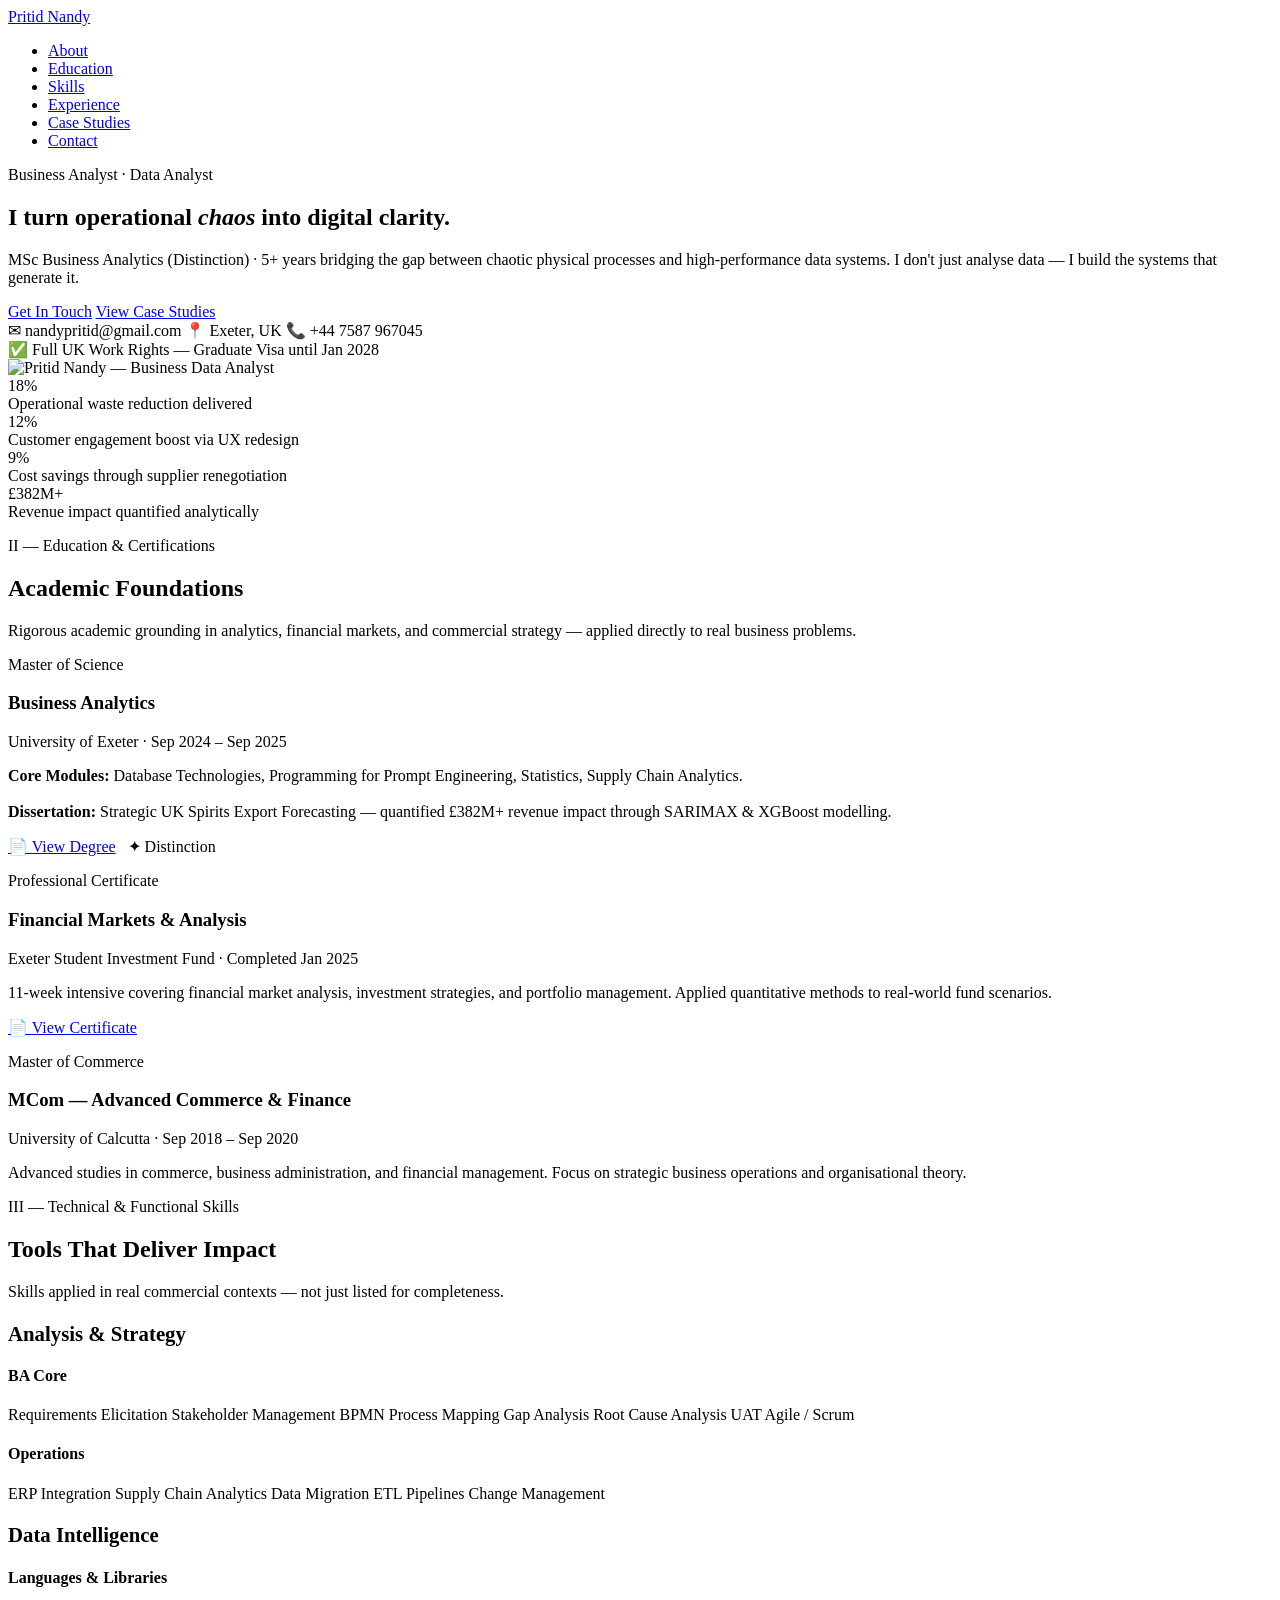
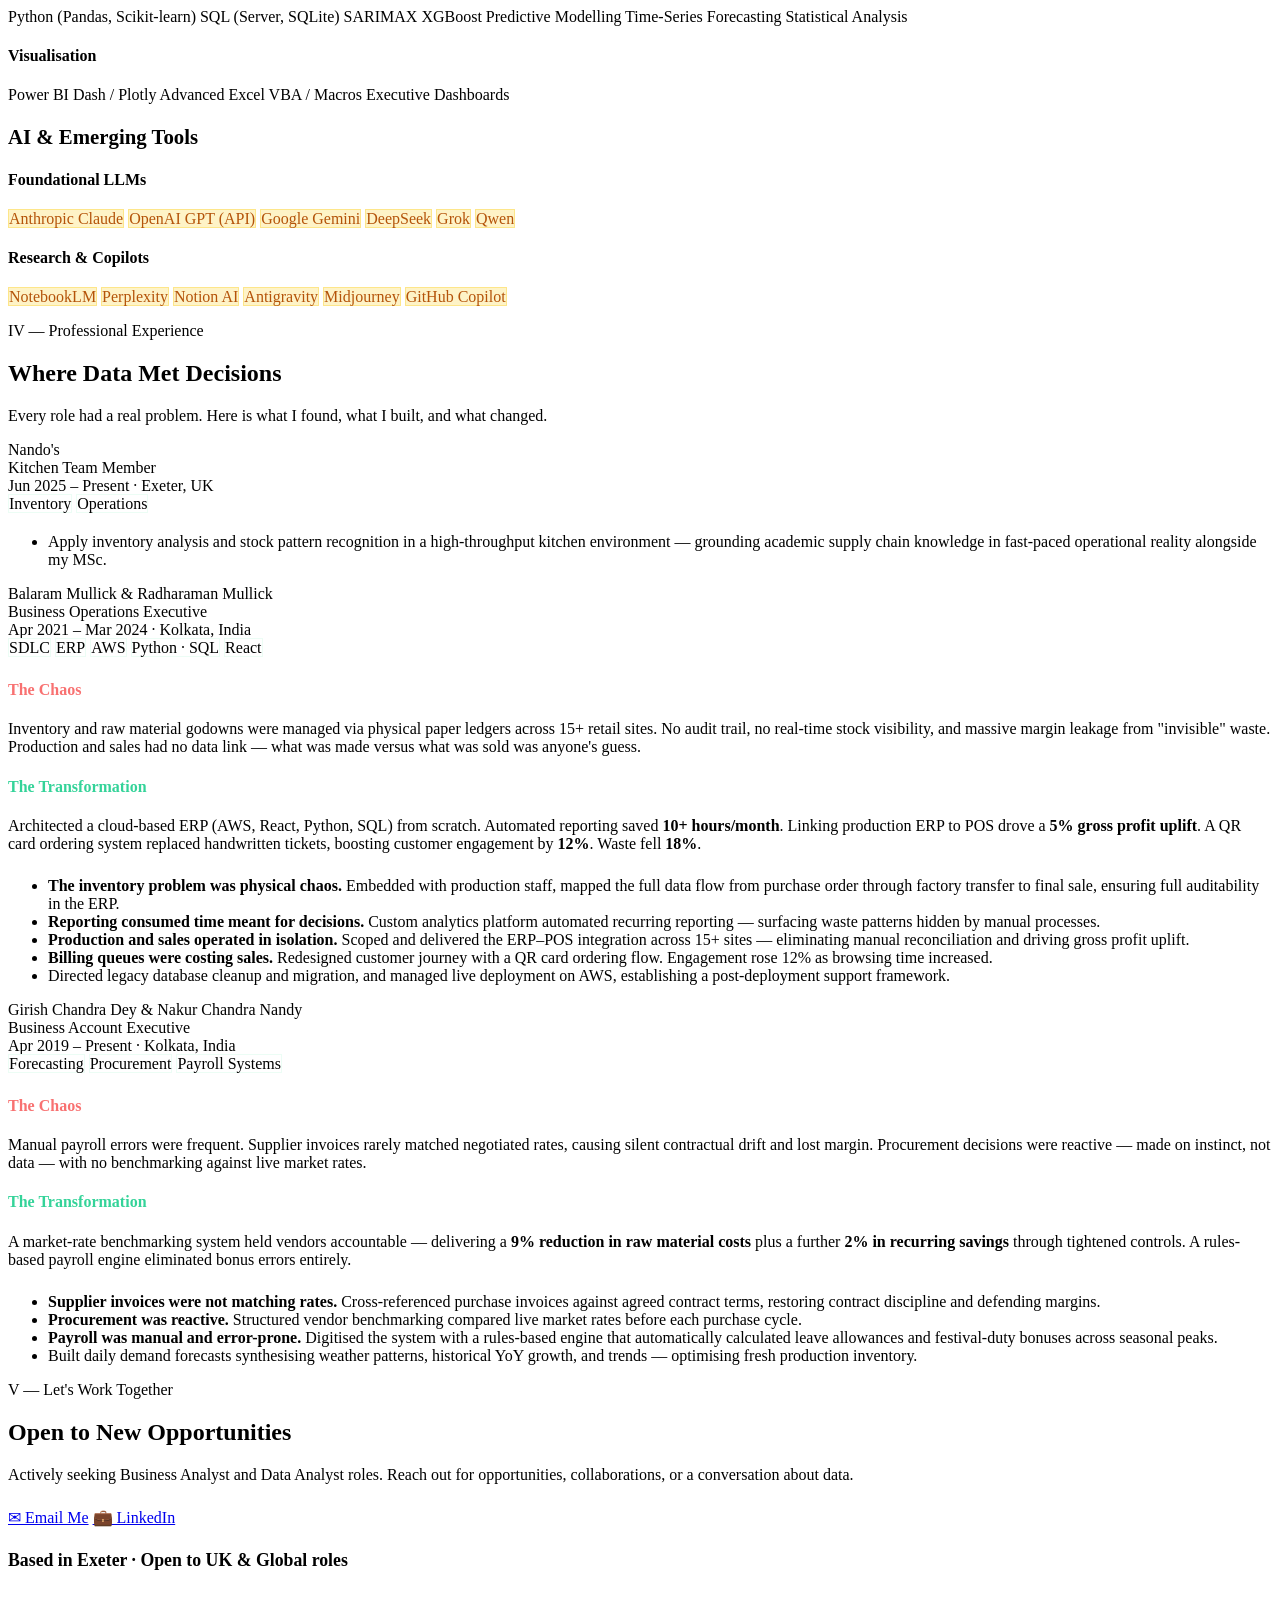
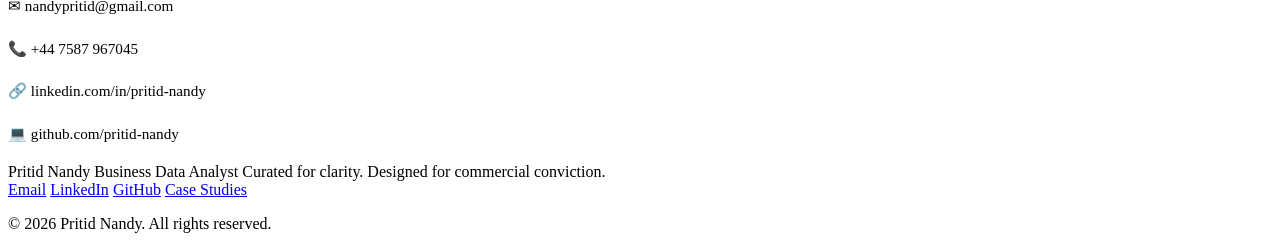
==== index.html @ c63ff6db "Add files via upload" ====
<!DOCTYPE html>
<html lang="en">
<head>
  <meta charset="UTF-8">
  <meta name="viewport" content="width=device-width, initial-scale=1.0">
  <title>Pritid Nandy — Business & Data Analyst</title>
  <meta name="description" content="Business Data Analyst with MSc in Business Analytics (Distinction). Specialising in decision intelligence, data visualisation, and process transformation.">
  <link rel="preconnect" href="https://fonts.googleapis.com">
  <link href="https://fonts.googleapis.com/css2?family=Inter:wght@300;400;500;600;700&display=swap" rel="stylesheet">
  <link rel="stylesheet" href="css/style.css">
</head>
<body>

  <!-- ── NAV ── -->
  <nav class="nav">
    <div class="container nav-inner">
      <a href="index.html" class="nav-logo">Pritid Nandy</a>
      <ul class="nav-links">
        <li><a href="#about"       class="nav-link active">About</a></li>
        <li><a href="#credentials" class="nav-link">Education</a></li>
        <li><a href="#skills"      class="nav-link">Skills</a></li>
        <li><a href="#experience"  class="nav-link">Experience</a></li>
        <li><a href="case-studies.html" class="nav-link">Case Studies</a></li>
        <li><a href="#contact"     class="nav-link">Contact</a></li>
      </ul>
    </div>
  </nav>

  <!-- ── HERO ── -->
  <section class="hero" id="about">
    <div class="container">
      <div class="hero-grid">

        <div>
          <p class="hero-eyebrow">Business Analyst · Data Analyst</p>
          <h1 class="hero-title">I turn operational <em>chaos</em> into digital clarity.</h1>
          <p class="hero-subtitle">
            MSc Business Analytics (Distinction) · 5+ years bridging the gap between chaotic physical processes and high-performance data systems. I don't just analyse data — I build the systems that generate it.
          </p>
          <div class="hero-actions">
            <a href="#contact"          class="btn btn-primary">Get In Touch</a>
            <a href="case-studies.html" class="btn btn-secondary">View Case Studies</a>
          </div>
          <div class="hero-meta">
            <span>✉ nandypritid@gmail.com</span>
            <span>📍 Exeter, UK</span>
            <span>📞 +44 7587 967045</span>
          </div>
          <span class="badge" style="border-radius: 100px;">✅ Full UK Work Rights — Graduate Visa until Jan 2028</span>
        </div>

        <div class="hero-photo">
          <img src="edited-photo.png" alt="Pritid Nandy — Business Data Analyst">
        </div>

      </div>

      <div class="stats-grid">
        <div class="stat-card">
          <div class="stat-value">18%</div>
          <div class="stat-label">Operational waste reduction delivered</div>
        </div>
        <div class="stat-card">
          <div class="stat-value">12%</div>
          <div class="stat-label">Customer engagement boost via UX redesign</div>
        </div>
        <div class="stat-card">
          <div class="stat-value">9%</div>
          <div class="stat-label">Cost savings through supplier renegotiation</div>
        </div>
        <div class="stat-card">
          <div class="stat-value">£382M+</div>
          <div class="stat-label">Revenue impact quantified analytically</div>
        </div>
      </div>
    </div>
  </section>

  <!-- ── CREDENTIALS ── -->
  <section class="section" id="credentials">
    <div class="container">
      <p class="section-label"><span>II — Education &amp; Certifications</span></p>
      <h2 class="section-title">Academic Foundations</h2>
      <p class="section-lead">Rigorous academic grounding in analytics, financial markets, and commercial strategy — applied directly to real business problems.</p>

      <div class="card-grid card-grid-2">
        <div class="card">
          <p class="card-tag">Master of Science</p>
          <h3 class="card-title">Business Analytics</h3>
          <p class="card-date">University of Exeter · Sep 2024 – Sep 2025</p>
          <p class="card-text">
            <strong>Core Modules:</strong> Database Technologies, Programming for Prompt Engineering, Statistics, Supply Chain Analytics.<br><br>
            <strong>Dissertation:</strong> Strategic UK Spirits Export Forecasting — quantified £382M+ revenue impact through SARIMAX &amp; XGBoost modelling.
          </p>
          <div style="display:flex; align-items:center; gap:12px; flex-wrap:wrap; margin-top:16px;">
            <a href="degree.pdf" target="_blank" class="view-doc-btn">📄 View Degree</a>
            <span class="distinction-badge">✦ Distinction</span>
          </div>
        </div>

        <div class="card">
          <p class="card-tag">Professional Certificate</p>
          <h3 class="card-title">Financial Markets &amp; Analysis</h3>
          <p class="card-date">Exeter Student Investment Fund · Completed Jan 2025</p>
          <p class="card-text">11-week intensive covering financial market analysis, investment strategies, and portfolio management. Applied quantitative methods to real-world fund scenarios.</p>
          <div style="margin-top:16px;"><a href="ExSIF FM&A Certificates.pdf" target="_blank" class="view-doc-btn">📄 View Certificate</a></div>
        </div>

        <div class="card">
          <p class="card-tag">Master of Commerce</p>
          <h3 class="card-title">MCom — Advanced Commerce &amp; Finance</h3>
          <p class="card-date">University of Calcutta · Sep 2018 – Sep 2020</p>
          <p class="card-text">Advanced studies in commerce, business administration, and financial management. Focus on strategic business operations and organisational theory.</p>
        </div>
      </div>
    </div>
  </section>

  <!-- ── SKILLS ── -->
  <section class="section" id="skills">
    <div class="container">
      <p class="section-label"><span>III — Technical &amp; Functional Skills</span></p>
      <h2 class="section-title">Tools That Deliver Impact</h2>
      <p class="section-lead">Skills applied in real commercial contexts — not just listed for completeness.</p>

      <div class="card-grid card-grid-2">
        
        <div class="card">
          <h3 class="card-title" style="margin-bottom: 20px; font-size: 1.3rem;">Analysis &amp; Strategy</h3>
          <div class="skill-category">
            <h4 class="skill-title">BA Core</h4>
            <div class="tag-list">
              <span class="tag">Requirements Elicitation</span>
              <span class="tag">Stakeholder Management</span>
              <span class="tag">BPMN Process Mapping</span>
              <span class="tag">Gap Analysis</span>
              <span class="tag">Root Cause Analysis</span>
              <span class="tag">UAT</span>
              <span class="tag">Agile / Scrum</span>
            </div>
          </div>
          <div class="skill-category" style="margin-bottom: 0;">
            <h4 class="skill-title">Operations</h4>
            <div class="tag-list">
              <span class="tag">ERP Integration</span>
              <span class="tag">Supply Chain Analytics</span>
              <span class="tag">Data Migration</span>
              <span class="tag">ETL Pipelines</span>
              <span class="tag">Change Management</span>
            </div>
          </div>
        </div>

        <div class="card">
          <h3 class="card-title" style="margin-bottom: 20px; font-size: 1.3rem;">Data Intelligence</h3>
          <div class="skill-category">
            <h4 class="skill-title">Languages &amp; Libraries</h4>
            <div class="tag-list">
              <span class="tag">Python (Pandas, Scikit-learn)</span>
              <span class="tag">SQL (Server, SQLite)</span>
              <span class="tag">SARIMAX</span>
              <span class="tag">XGBoost</span>
              <span class="tag">Predictive Modelling</span>
              <span class="tag">Time-Series Forecasting</span>
              <span class="tag">Statistical Analysis</span>
            </div>
          </div>
          <div class="skill-category" style="margin-bottom: 0;">
            <h4 class="skill-title">Visualisation</h4>
            <div class="tag-list">
              <span class="tag">Power BI</span>
              <span class="tag">Dash / Plotly</span>
              <span class="tag">Advanced Excel</span>
              <span class="tag">VBA / Macros</span>
              <span class="tag">Executive Dashboards</span>
            </div>
          </div>
        </div>

        <div class="card">
          <h3 class="card-title" style="margin-bottom: 20px; font-size: 1.3rem;">AI &amp; Emerging Tools</h3>
          <div class="skill-category">
            <h4 class="skill-title">Foundational LLMs</h4>
            <div class="tag-list">
              <span class="tag" style="background:#FEF3C7; color:#B45309; border:1px solid #FDE68A;">Anthropic Claude</span>
              <span class="tag" style="background:#FEF3C7; color:#B45309; border:1px solid #FDE68A;">OpenAI GPT (API)</span>
              <span class="tag" style="background:#FEF3C7; color:#B45309; border:1px solid #FDE68A;">Google Gemini</span>
              <span class="tag" style="background:#FEF3C7; color:#B45309; border:1px solid #FDE68A;">DeepSeek</span>
              <span class="tag" style="background:#FEF3C7; color:#B45309; border:1px solid #FDE68A;">Grok</span>
              <span class="tag" style="background:#FEF3C7; color:#B45309; border:1px solid #FDE68A;">Qwen</span>
            </div>
          </div>
          <div class="skill-category" style="margin-bottom: 0;">
            <h4 class="skill-title">Research &amp; Copilots</h4>
            <div class="tag-list">
              <span class="tag" style="background:#FEF3C7; color:#B45309; border:1px solid #FDE68A;">NotebookLM</span>
              <span class="tag" style="background:#FEF3C7; color:#B45309; border:1px solid #FDE68A;">Perplexity</span>
              <span class="tag" style="background:#FEF3C7; color:#B45309; border:1px solid #FDE68A;">Notion AI</span>
              <span class="tag" style="background:#FEF3C7; color:#B45309; border:1px solid #FDE68A;">Antigravity</span>
              <span class="tag" style="background:#FEF3C7; color:#B45309; border:1px solid #FDE68A;">Midjourney</span>
              <span class="tag" style="background:#FEF3C7; color:#B45309; border:1px solid #FDE68A;">GitHub Copilot</span>
            </div>
          </div>
        </div>

      </div>
    </div>
  </section>

  <!-- ── EXPERIENCE ── -->
  <section class="section" id="experience">
    <div class="container">
      <p class="section-label"><span>IV — Professional Experience</span></p>
      <h2 class="section-title">Where Data Met Decisions</h2>
      <p class="section-lead">Every role had a real problem. Here is what I found, what I built, and what changed.</p>

      <div class="card-grid">

        <!-- Nando's -->
        <div class="card">
          <div class="timeline-company">Nando's</div>
          <div class="timeline-role">Kitchen Team Member</div>
          <div class="timeline-period">Jun 2025 – Present · Exeter, UK</div>
          <div class="tag-list" style="margin-bottom: 20px; margin-top: 0;">
            <span class="badge detail-block" style="margin-top:0; border: 1px solid #ECFDF5;">Inventory</span>
            <span class="badge detail-block" style="margin-top:0; border: 1px solid #ECFDF5;">Operations</span>
          </div>
          <ul class="timeline-list">
            <li>Apply inventory analysis and stock pattern recognition in a high-throughput kitchen environment — grounding academic supply chain knowledge in fast-paced operational reality alongside my MSc.</li>
          </ul>
        </div>

        <!-- BMRM -->
        <div class="card">
          <div class="timeline-company">Balaram Mullick &amp; Radharaman Mullick</div>
          <div class="timeline-role">Business Operations Executive</div>
          <div class="timeline-period">Apr 2021 – Mar 2024 · Kolkata, India</div>
          <div class="tag-list" style="margin-bottom: 24px; margin-top: 0;">
            <span class="badge" style="margin-top:0; border: 1px solid #ECFDF5;">SDLC</span>
            <span class="badge" style="margin-top:0; border: 1px solid #ECFDF5;">ERP</span>
            <span class="badge" style="margin-top:0; border: 1px solid #ECFDF5;">AWS</span>
            <span class="badge" style="margin-top:0; border: 1px solid #ECFDF5;">Python · SQL</span>
            <span class="badge" style="margin-top:0; border: 1px solid #ECFDF5;">React</span>
          </div>
          
          <div class="detail-grid" style="margin-bottom: 24px;">
            <div class="detail-block">
              <h4 style="color:#F87171;">The Chaos</h4>
              <p>Inventory and raw material godowns were managed via physical paper ledgers across 15+ retail sites. No audit trail, no real-time stock visibility, and massive margin leakage from "invisible" waste. Production and sales had no data link — what was made versus what was sold was anyone's guess.</p>
            </div>
            <div class="detail-block">
              <h4 style="color:#34D399;">The Transformation</h4>
              <p>Architected a cloud-based ERP (AWS, React, Python, SQL) from scratch. Automated reporting saved <strong>10+ hours/month</strong>. Linking production ERP to POS drove a <strong>5% gross profit uplift</strong>. A QR card ordering system replaced handwritten tickets, boosting customer engagement by <strong>12%</strong>. Waste fell <strong>18%</strong>.</p>
            </div>
          </div>

          <ul class="timeline-list">
            <li><strong>The inventory problem was physical chaos.</strong> Embedded with production staff, mapped the full data flow from purchase order through factory transfer to final sale, ensuring full auditability in the ERP.</li>
            <li><strong>Reporting consumed time meant for decisions.</strong> Custom analytics platform automated recurring reporting — surfacing waste patterns hidden by manual processes.</li>
            <li><strong>Production and sales operated in isolation.</strong> Scoped and delivered the ERP–POS integration across 15+ sites — eliminating manual reconciliation and driving gross profit uplift.</li>
            <li><strong>Billing queues were costing sales.</strong> Redesigned customer journey with a QR card ordering flow. Engagement rose 12% as browsing time increased.</li>
            <li>Directed legacy database cleanup and migration, and managed live deployment on AWS, establishing a post-deployment support framework.</li>
          </ul>
        </div>

        <!-- GCD&NCN -->
        <div class="card">
          <div class="timeline-company">Girish Chandra Dey &amp; Nakur Chandra Nandy</div>
          <div class="timeline-role">Business Account Executive</div>
          <div class="timeline-period">Apr 2019 – Present · Kolkata, India</div>
          <div class="tag-list" style="margin-bottom: 24px; margin-top: 0;">
            <span class="badge" style="margin-top:0; border: 1px solid #ECFDF5;">Forecasting</span>
            <span class="badge" style="margin-top:0; border: 1px solid #ECFDF5;">Procurement</span>
            <span class="badge" style="margin-top:0; border: 1px solid #ECFDF5;">Payroll Systems</span>
          </div>
          
          <div class="detail-grid" style="margin-bottom: 24px;">
            <div class="detail-block">
              <h4 style="color:#F87171;">The Chaos</h4>
              <p>Manual payroll errors were frequent. Supplier invoices rarely matched negotiated rates, causing silent contractual drift and lost margin. Procurement decisions were reactive — made on instinct, not data — with no benchmarking against live market rates.</p>
            </div>
            <div class="detail-block">
              <h4 style="color:#34D399;">The Transformation</h4>
              <p>A market-rate benchmarking system held vendors accountable — delivering a <strong>9% reduction in raw material costs</strong> plus a further <strong>2% in recurring savings</strong> through tightened controls. A rules-based payroll engine eliminated bonus errors entirely.</p>
            </div>
          </div>

          <ul class="timeline-list">
            <li><strong>Supplier invoices were not matching rates.</strong> Cross-referenced purchase invoices against agreed contract terms, restoring contract discipline and defending margins.</li>
            <li><strong>Procurement was reactive.</strong> Structured vendor benchmarking compared live market rates before each purchase cycle.</li>
            <li><strong>Payroll was manual and error-prone.</strong> Digitised the system with a rules-based engine that automatically calculated leave allowances and festival-duty bonuses across seasonal peaks.</li>
            <li>Built daily demand forecasts synthesising weather patterns, historical YoY growth, and trends — optimising fresh production inventory.</li>
          </ul>
        </div>

      </div>
    </div>
  </section>

  <!-- ── CONTACT ── -->
  <section class="section contact-section" id="contact">
    <div class="container">
      <div class="detail-grid" style="align-items: center;">
        <div>
          <p class="section-label"><span>V — Let's Work Together</span></p>
          <h2 class="section-title">Open to New Opportunities</h2>
          <p class="section-lead" style="margin-bottom: 24px;">Actively seeking Business Analyst and Data Analyst roles. Reach out for opportunities, collaborations, or a conversation about data.</p>
          <div class="hero-actions" style="margin-bottom:0;">
            <a href="mailto:nandypritid@gmail.com" class="btn btn-primary">✉ Email Me</a>
            <a href="https://linkedin.com/in/pritid-nandy" target="_blank" class="btn btn-secondary">💼 LinkedIn</a>
          </div>
        </div>
        <div class="card" style="font-size:0.95rem; line-height: 1.8;">
          <h3 class="card-title" style="margin-bottom: 16px;">Based in Exeter · Open to UK &amp; Global roles</h3>
          <p>✉ nandypritid@gmail.com</p>
          <p>📞 +44 7587 967045</p>
          <p>🔗 <a href="https://linkedin.com/in/pritid-nandy" target="_blank" style="text-decoration:none; color:var(--highlight);">linkedin.com/in/pritid-nandy</a></p>
          <p>💻 <a href="https://github.com/pritid-nandy" target="_blank" style="text-decoration:none; color:var(--highlight);">github.com/pritid-nandy</a></p>
        </div>
      </div>
    </div>
  </section>

  <!-- ── FOOTER ── -->
  <footer class="footer">
    <div class="container">
      <span class="footer-name">Pritid Nandy</span>
      <span class="footer-role">Business Data Analyst</span>
      <span class="footer-tagline">Curated for clarity. Designed for commercial conviction.</span>
      <div class="footer-links">
        <a href="mailto:nandypritid@gmail.com">Email</a>
        <a href="https://linkedin.com/in/pritid-nandy" target="_blank">LinkedIn</a>
        <a href="https://github.com/pritid-nandy" target="_blank">GitHub</a>
        <a href="case-studies.html">Case Studies</a>
      </div>
      <p class="footer-copy">© 2026 Pritid Nandy. All rights reserved.</p>
    </div>
  </footer>

  <script src="js/main.js"></script>
</body>
</html>
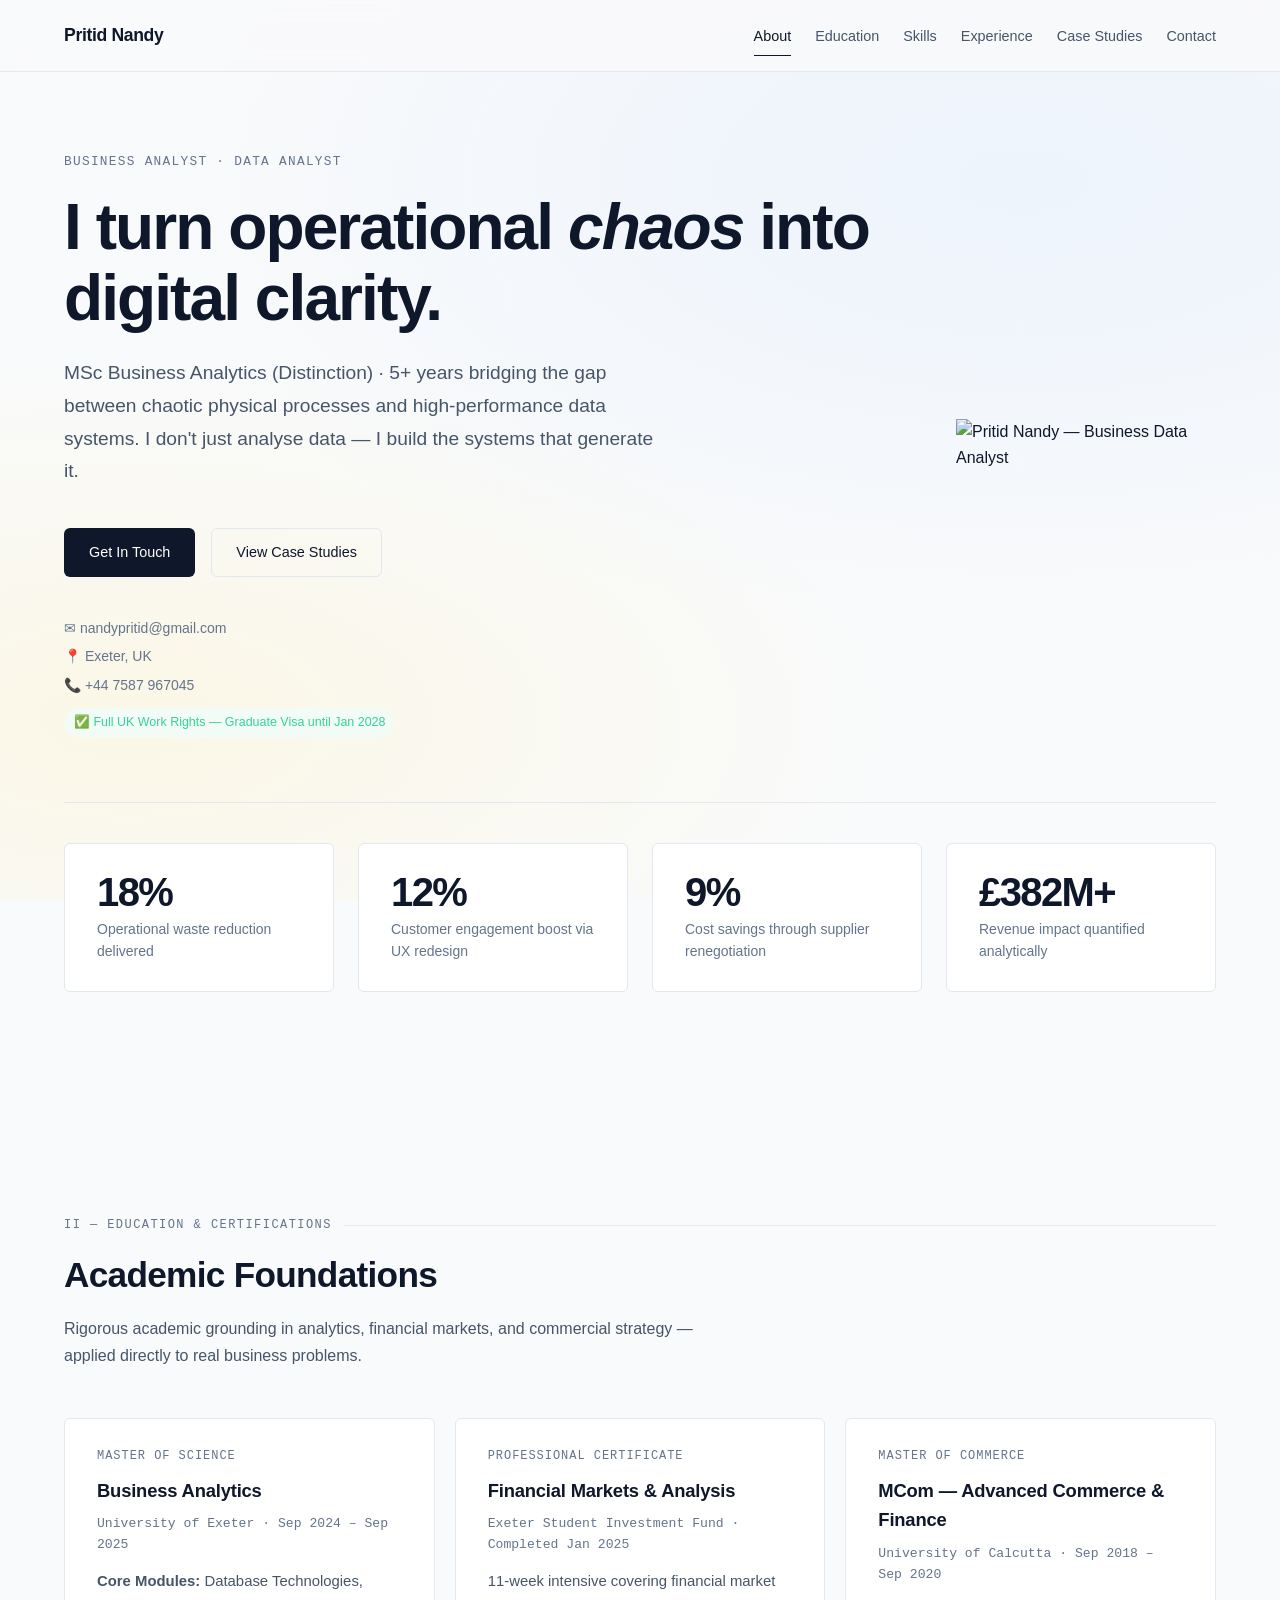
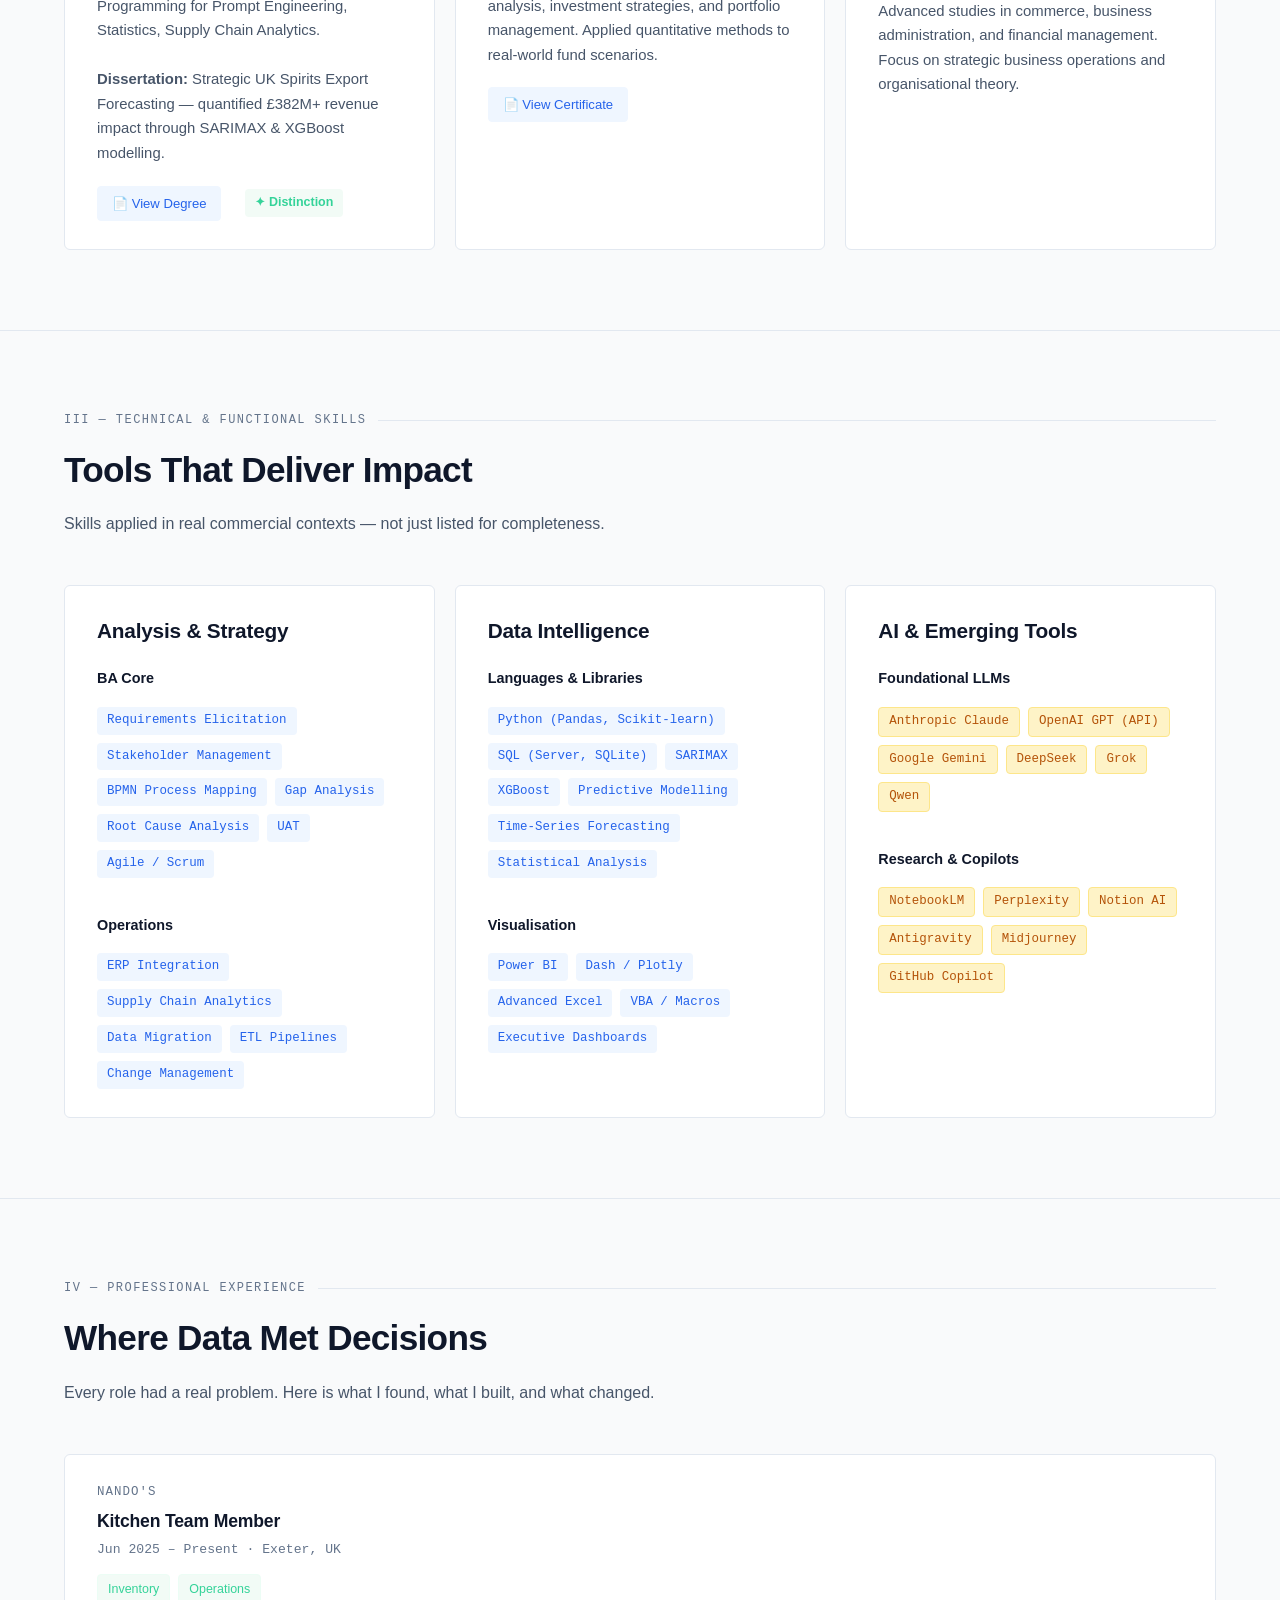
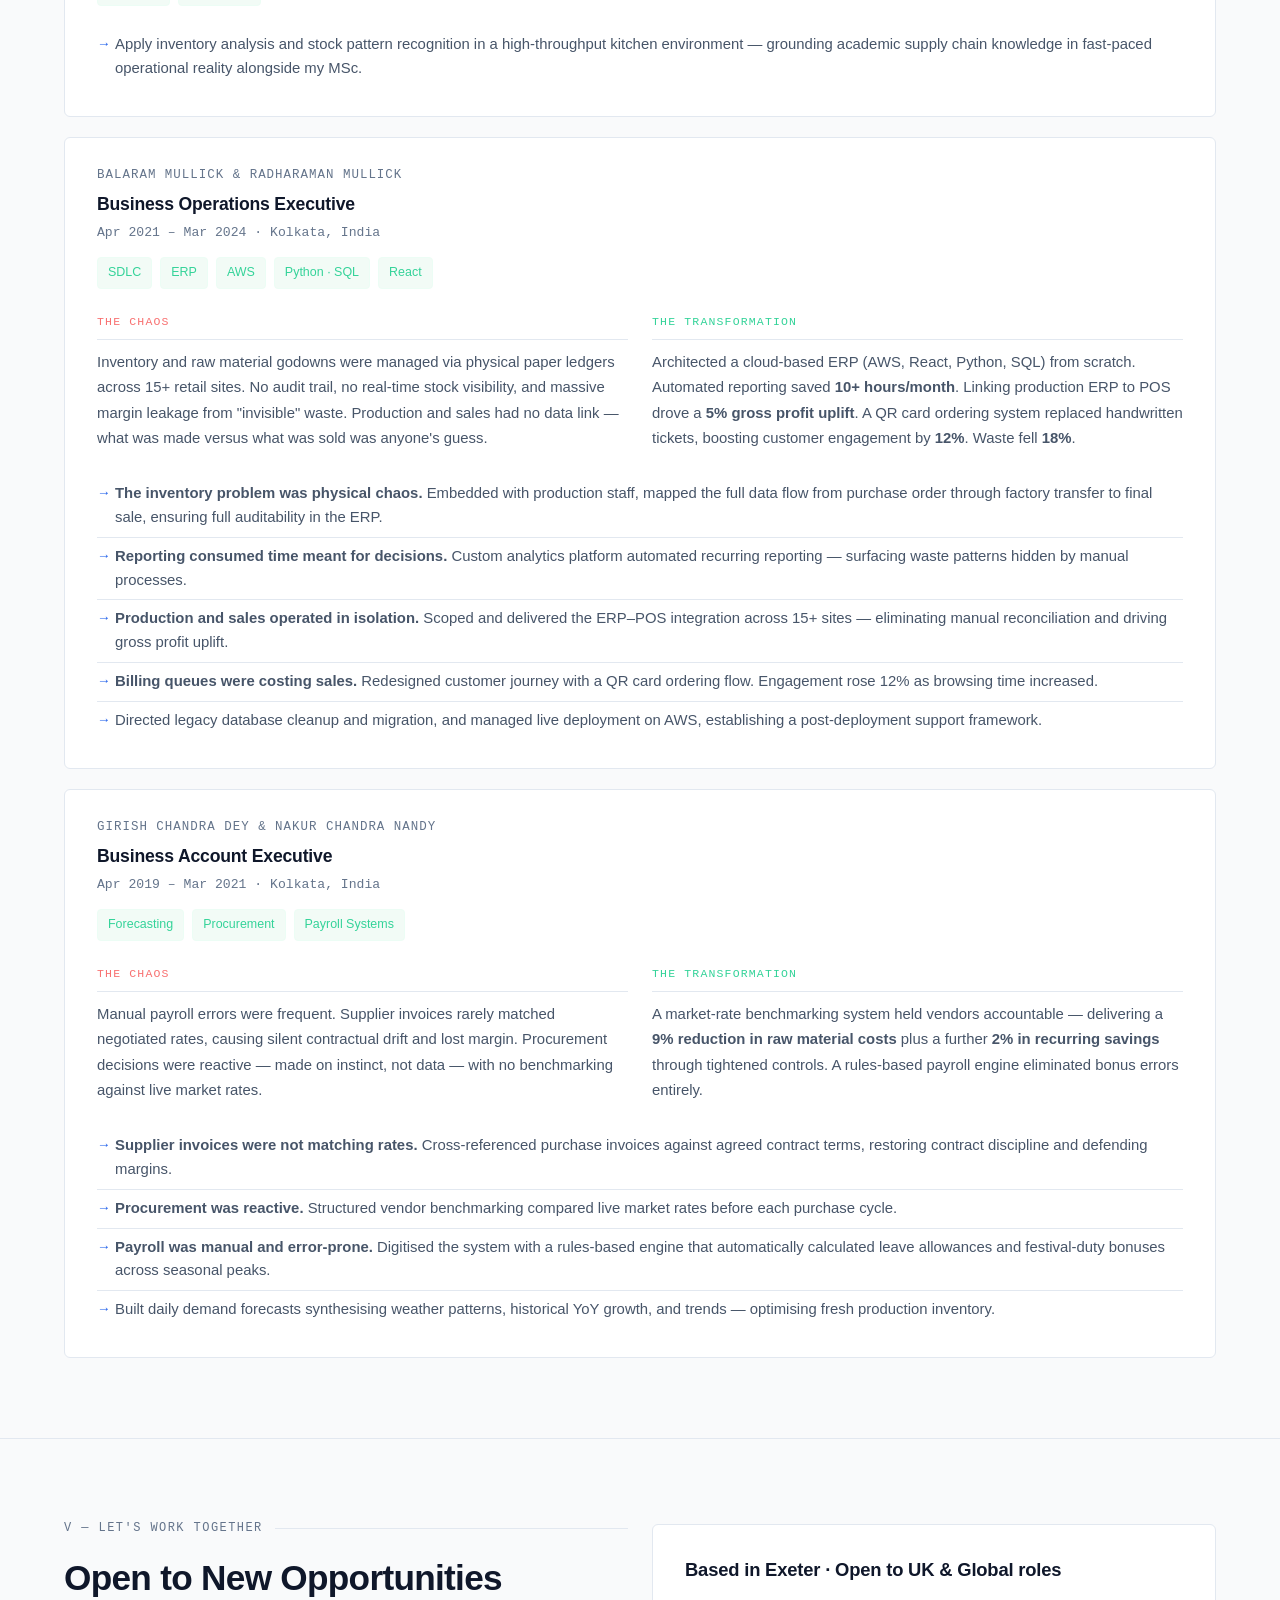
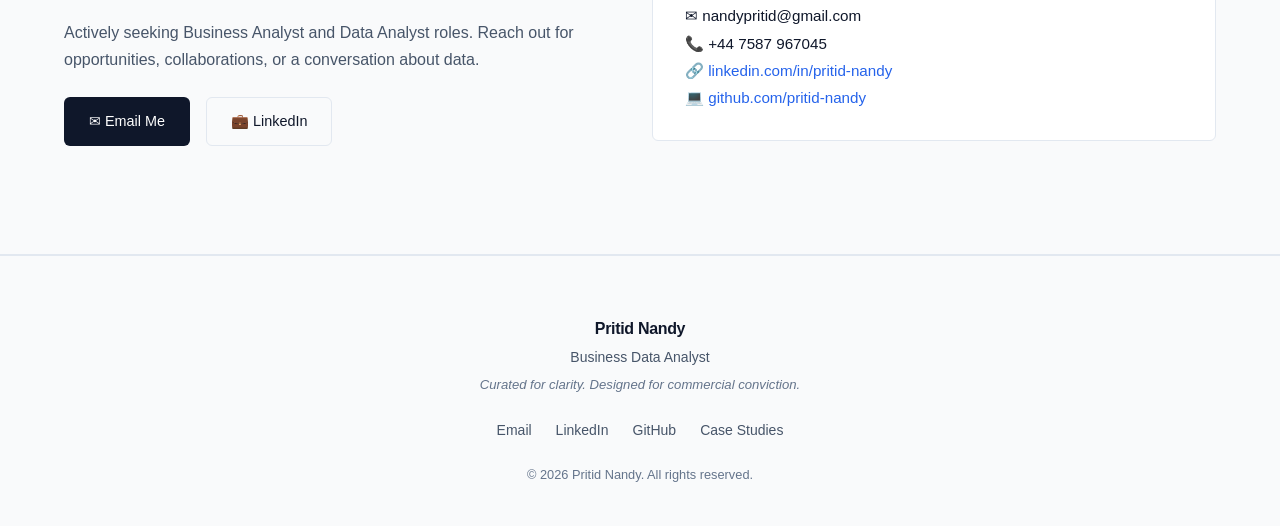
==== commit 57802bb5: "Update index.html" ====
--- a/index.html
+++ b/index.html
@@ -267,7 +267,7 @@
         <div class="card">
           <div class="timeline-company">Girish Chandra Dey &amp; Nakur Chandra Nandy</div>
           <div class="timeline-role">Business Account Executive</div>
-          <div class="timeline-period">Apr 2019 – Present · Kolkata, India</div>
+          <div class="timeline-period">Apr 2019 – Mar 2021 · Kolkata, India</div>
           <div class="tag-list" style="margin-bottom: 24px; margin-top: 0;">
             <span class="badge" style="margin-top:0; border: 1px solid #ECFDF5;">Forecasting</span>
             <span class="badge" style="margin-top:0; border: 1px solid #ECFDF5;">Procurement</span>
--- a/css/style.css
+++ b/css/style.css
@@ -0,0 +1,742 @@
+/* =========================================
+   DESIGN SYSTEM: Tufte Clarity + Norman UX
+   - High data-ink ratio UI
+   - Consistent affordances & visibility
+   - Generous whitespace & typographic hierarchy
+   ========================================= */
+:root {
+  /* Palette */
+  --bg: #F9FAFB;
+  --surface: #FFFFFF;
+  --text-primary: #0F172A;
+  --text-secondary: #475569;
+  --text-muted: #64748B;
+  --border: #E2E8F0;
+  --accent: #0F172A;
+  --accent-hover: #1E293B;
+  --highlight: #2563EB;
+  --highlight-light: #EFF6FF;
+
+  /* Typography */
+  --font-main: 'Inter', -apple-system, BlinkMacSystemFont, 'Segoe UI', Roboto, sans-serif;
+  --font-mono: 'JetBrains Mono', ui-monospace, SFMono-Regular, monospace;
+
+  /* Spacing & Layout */
+  --space-unit: 8px;
+  --max-width: 1200px;
+  --nav-height: 72px;
+  --radius: 6px;
+
+  /* Transitions */
+  --ease-out-expo: cubic-bezier(0.16, 1, 0.3, 1);
+  --duration: 0.6s;
+}
+
+*, *::before, *::after { box-sizing: border-box; margin: 0; padding: 0; }
+
+html, body {
+  background:
+    radial-gradient(ellipse 70% 50% at 80% 20%, rgba(219, 234, 254, 0.4), transparent),
+    radial-gradient(ellipse 60% 40% at 10% 80%, rgba(254, 243, 199, 0.4), transparent),
+    var(--bg);
+  background-attachment: fixed;
+  min-height: 100vh;
+  color: var(--text-primary);
+  font-family: var(--font-main);
+  line-height: 1.6;
+  -webkit-font-smoothing: antialiased;
+  -moz-osx-font-smoothing: grayscale;
+  overflow-x: hidden;
+}
+
+/* ── Layout ── */
+.container {
+  width: 100%;
+  max-width: var(--max-width);
+  margin: 0 auto;
+  padding: 0 calc(var(--space-unit) * 3);
+}
+
+/* ── Navigation (Norman: Visibility + Consistent Mapping) ── */
+.nav {
+  position: fixed;
+  top: 0; left: 0; right: 0;
+  height: var(--nav-height);
+  background: rgba(249, 250, 251, 0.85);
+  backdrop-filter: blur(12px);
+  -webkit-backdrop-filter: blur(12px);
+  border-bottom: 1px solid var(--border);
+  z-index: 100;
+}
+.nav-inner {
+  display: flex;
+  align-items: center;
+  justify-content: space-between;
+  height: 100%;
+}
+.nav-logo {
+  font-weight: 600;
+  font-size: 1.1rem;
+  color: var(--text-primary);
+  text-decoration: none;
+  letter-spacing: -0.02em;
+}
+.nav-links { display: flex; gap: calc(var(--space-unit) * 3); list-style: none; }
+.nav-link {
+  text-decoration: none;
+  color: var(--text-secondary);
+  font-size: 0.9rem;
+  font-weight: 500;
+  padding: calc(var(--space-unit) * 1) 0;
+  position: relative;
+  transition: color var(--duration) var(--ease-out-expo);
+}
+.nav-link::after {
+  content: '';
+  position: absolute;
+  bottom: -4px; left: 0;
+  width: 0; height: 1px;
+  background: var(--accent);
+  transition: width var(--duration) var(--ease-out-expo);
+}
+.nav-link:hover,
+.nav-link.active { color: var(--text-primary); }
+.nav-link.active::after,
+.nav-link:hover::after { width: 100%; }
+
+/* ── Hero ── */
+.hero {
+  padding-top: calc(var(--nav-height) + 80px);
+  padding-bottom: 80px;
+  min-height: 90vh;
+  display: flex;
+  flex-direction: column;
+  justify-content: center;
+}
+.hero-eyebrow {
+  font-size: 0.8rem;
+  font-weight: 500;
+  letter-spacing: 0.1em;
+  text-transform: uppercase;
+  color: var(--text-muted);
+  margin-bottom: 20px;
+  font-family: var(--font-mono);
+}
+.hero-title {
+  font-size: clamp(2.5rem, 5vw, 4.5rem);
+  font-weight: 700;
+  line-height: 1.1;
+  letter-spacing: -0.03em;
+  margin-bottom: 24px;
+}
+.hero-subtitle {
+  font-size: clamp(1rem, 2vw, 1.2rem);
+  color: var(--text-secondary);
+  max-width: 600px;
+  margin-bottom: 40px;
+  line-height: 1.7;
+}
+.hero-actions { display: flex; gap: 16px; flex-wrap: wrap; margin-bottom: 40px; }
+.hero-meta {
+  font-size: 0.875rem;
+  color: var(--text-muted);
+  display: flex;
+  flex-direction: column;
+  gap: 6px;
+}
+.hero-meta span { display: flex; align-items: center; gap: 8px; }
+.hero-grid {
+  display: grid;
+  grid-template-columns: 1fr 260px;
+  gap: 80px;
+  align-items: center;
+}
+.hero-photo {
+  display: flex;
+  justify-content: center;
+  align-items: center;
+}
+.hero-photo img { 
+  width: 100%; 
+  height: auto; 
+  display: block; 
+  mix-blend-mode: multiply;
+}
+.badge {
+  display: inline-flex;
+  align-items: center;
+  gap: 6px;
+  padding: 5px 10px;
+  background: #F2FBF6;
+  color: #34D399;
+  font-size: 0.78rem;
+  font-weight: 500;
+  border-radius: 4px;
+  margin-top: 12px;
+}
+
+/* ── Buttons (Norman: Clear Affordances & Feedback) ── */
+.btn {
+  display: inline-flex;
+  align-items: center;
+  gap: 8px;
+  padding: 12px 24px;
+  font-weight: 500;
+  font-size: 0.9rem;
+  text-decoration: none;
+  border-radius: var(--radius);
+  transition: all var(--duration) var(--ease-out-expo);
+  cursor: pointer;
+  border: 1px solid transparent;
+  font-family: var(--font-main);
+}
+.btn-primary {
+  background: var(--accent);
+  color: #fff;
+}
+.btn-primary:hover { background: var(--accent-hover); transform: translateY(-2px); }
+.btn-secondary {
+  background: transparent;
+  color: var(--text-primary);
+  border-color: var(--border);
+}
+.btn-secondary:hover { border-color: var(--text-primary); transform: translateY(-2px); }
+
+/* ── Stats Grid (Tufte: Maximize Data-Ink) ── */
+.stats-grid {
+  display: grid;
+  grid-template-columns: repeat(auto-fit, minmax(200px, 1fr));
+  gap: 24px;
+  margin: 64px 0;
+  border-top: 1px solid var(--border);
+  padding-top: 40px;
+}
+.stat-card {
+  background: var(--surface);
+  padding: 28px 32px;
+  border: 1px solid var(--border);
+  border-radius: var(--radius);
+}
+.stat-value {
+  font-size: 2.5rem;
+  font-weight: 700;
+  letter-spacing: -0.04em;
+  color: var(--text-primary);
+  line-height: 1;
+  margin-bottom: 6px;
+}
+.stat-label { color: var(--text-muted); font-size: 0.875rem; }
+
+/* ── Sections ── */
+.section { padding: 80px 0; border-bottom: 1px solid var(--border); }
+.section:last-child { border-bottom: none; }
+.section-label {
+  font-size: 0.75rem;
+  font-weight: 500;
+  letter-spacing: 0.12em;
+  text-transform: uppercase;
+  color: var(--text-muted);
+  font-family: var(--font-mono);
+  margin-bottom: 12px;
+  display: flex;
+  align-items: center;
+  gap: 12px;
+}
+.section-label::after {
+  content: '';
+  flex: 1;
+  height: 1px;
+  background: var(--border);
+}
+.section-title {
+  font-size: clamp(1.6rem, 3vw, 2.2rem);
+  font-weight: 600;
+  letter-spacing: -0.02em;
+  margin-bottom: 12px;
+}
+.section-lead {
+  color: var(--text-secondary);
+  max-width: 640px;
+  margin-bottom: 48px;
+  font-size: 1rem;
+  line-height: 1.7;
+}
+
+/* ── Cards ── */
+.card-grid { display: grid; gap: 20px; }
+.card-grid-2 { grid-template-columns: repeat(auto-fit, minmax(300px, 1fr)); }
+.card-grid-4 { grid-template-columns: repeat(auto-fit, minmax(220px, 1fr)); }
+.card {
+  background: var(--surface);
+  border: 1px solid var(--border);
+  padding: 28px 32px;
+  border-radius: var(--radius);
+  transition: box-shadow var(--duration) var(--ease-out-expo),
+              transform var(--duration) var(--ease-out-expo);
+}
+.card:hover {
+  box-shadow: 0 8px 24px rgba(0,0,0,0.06);
+  transform: translateY(-3px);
+}
+.card-tag {
+  font-size: 0.75rem;
+  font-weight: 500;
+  letter-spacing: 0.08em;
+  text-transform: uppercase;
+  color: var(--text-muted);
+  font-family: var(--font-mono);
+  margin-bottom: 10px;
+}
+.card-title { font-size: 1.15rem; font-weight: 600; margin-bottom: 8px; letter-spacing: -0.01em; }
+.card-date { font-size: 0.82rem; color: var(--text-muted); font-family: var(--font-mono); margin-bottom: 14px; }
+.card-text { color: var(--text-secondary); font-size: 0.93rem; line-height: 1.65; margin-bottom: 20px; }
+.tag-list { display: flex; flex-wrap: wrap; gap: 8px; margin-top: 16px; }
+.tag {
+  padding: 4px 10px;
+  background: var(--highlight-light);
+  color: var(--highlight);
+  font-size: 0.78rem;
+  font-weight: 500;
+  border-radius: 4px;
+  font-family: var(--font-mono);
+}
+.view-doc-btn {
+  display: inline-flex;
+  align-items: center;
+  gap: 6px;
+  font-size: 0.82rem;
+  font-weight: 500;
+  color: var(--highlight);
+  text-decoration: none;
+  border: 1px solid var(--highlight-light);
+  padding: 6px 14px;
+  border-radius: 4px;
+  background: var(--highlight-light);
+  transition: all 0.25s;
+}
+.view-doc-btn:hover { background: #dbeafe; border-color: #bfdbfe; }
+.distinction-badge {
+  display: inline-flex;
+  align-items: center;
+  gap: 6px;
+  padding: 4px 10px;
+  background: #F2FBF6;
+  color: #34D399;
+  font-size: 0.78rem;
+  font-weight: 600;
+  border-radius: 4px;
+  margin-left: 12px;
+}
+
+/* ── Skills (Norman: Grouping + Consistency) ── */
+.skill-category { margin-bottom: 36px; }
+.skill-title {
+  font-weight: 600;
+  font-size: 0.9rem;
+  margin-bottom: 14px;
+  color: var(--text-primary);
+  display: flex;
+  align-items: center;
+  gap: 8px;
+}
+.skill-list { list-style: none; display: flex; flex-wrap: wrap; gap: 10px; }
+.skill-item {
+  padding: 6px 14px;
+  background: var(--bg);
+  border: 1px solid var(--border);
+  border-radius: 20px;
+  font-size: 0.875rem;
+  color: var(--text-secondary);
+  transition: border-color 0.2s, color 0.2s;
+}
+.skill-item:hover { border-color: var(--text-primary); color: var(--text-primary); }
+
+/* ── Timeline ── */
+.timeline { margin-top: 8px; }
+.timeline-item {
+  position: relative;
+  padding-left: 28px;
+  padding-bottom: 40px;
+  border-left: 1px solid var(--border);
+}
+.timeline-item:last-child { border-left: 1px solid transparent; padding-bottom: 0; }
+.timeline-item::before {
+  content: '';
+  position: absolute;
+  left: -5px; top: 4px;
+  width: 9px; height: 9px;
+  border-radius: 50%;
+  background: var(--surface);
+  border: 2px solid var(--text-primary);
+}
+.timeline-company {
+  font-size: 0.78rem;
+  font-weight: 500;
+  letter-spacing: 0.08em;
+  text-transform: uppercase;
+  color: var(--text-muted);
+  font-family: var(--font-mono);
+  margin-bottom: 4px;
+}
+.timeline-role {
+  font-size: 1.1rem;
+  font-weight: 600;
+  color: var(--text-primary);
+  margin-bottom: 4px;
+  letter-spacing: -0.01em;
+}
+.timeline-period {
+  font-size: 0.82rem;
+  color: var(--text-muted);
+  font-family: var(--font-mono);
+  margin-bottom: 14px;
+}
+.timeline-list { list-style: none; padding: 0; }
+.timeline-list li {
+  font-size: 0.93rem;
+  color: var(--text-secondary);
+  padding: 7px 0 7px 18px;
+  border-bottom: 1px solid var(--border);
+  position: relative;
+  line-height: 1.6;
+}
+.timeline-list li:last-child { border-bottom: none; }
+.timeline-list li::before {
+  content: '→';
+  position: absolute; left: 0;
+  color: var(--highlight);
+  font-size: 0.85rem;
+}
+
+/* ── Case Study Cards (case-studies.html) ── */
+.page-header-section {
+  padding-top: calc(var(--nav-height) + 60px);
+  padding-bottom: 48px;
+  border-bottom: 1px solid var(--border);
+}
+.contact-section {
+  /* Inherits body background */
+}
+.page-header-section .hero-eyebrow { margin-bottom: 16px; }
+.page-header-section .hero-title { margin-bottom: 16px; }
+
+.case-section-label {
+  padding: 48px 0 20px;
+  display: flex;
+  align-items: center;
+  gap: 12px;
+}
+.case-section-label span:first-child {
+  font-size: 0.72rem;
+  font-weight: 500;
+  letter-spacing: 0.14em;
+  text-transform: uppercase;
+  color: var(--text-muted);
+  font-family: var(--font-mono);
+  white-space: nowrap;
+}
+.case-section-label .rule { flex: 1; height: 1px; background: var(--border); }
+
+/* Accordion Case Card */
+.case-card {
+  background: var(--surface);
+  border: 1px solid var(--border);
+  border-radius: var(--radius);
+  margin-bottom: 16px;
+  overflow: hidden;
+  transition: box-shadow var(--duration) var(--ease-out-expo);
+}
+.case-card:hover { box-shadow: 0 4px 20px rgba(0,0,0,0.06); }
+
+.case-card-summary {
+  padding: 32px 36px 24px;
+  display: grid;
+  grid-template-columns: 1fr 220px;
+  gap: 32px;
+  align-items: start;
+  cursor: pointer;
+}
+.card-domain {
+  font-size: 0.72rem;
+  font-weight: 500;
+  letter-spacing: 0.1em;
+  text-transform: uppercase;
+  color: var(--text-muted);
+  font-family: var(--font-mono);
+  margin-bottom: 10px;
+}
+.case-card-title {
+  font-size: 1.35rem;
+  font-weight: 600;
+  color: var(--text-primary);
+  letter-spacing: -0.02em;
+  line-height: 1.3;
+  margin-bottom: 12px;
+}
+.case-card-sit {
+  font-size: 0.93rem;
+  color: var(--text-secondary);
+  line-height: 1.7;
+}
+.tech-pill {
+  font-size: 0.75rem;
+  font-family: var(--font-mono);
+  color: var(--text-muted);
+  margin-top: 14px;
+  display: block;
+}
+
+/* Signal Stat */
+.signal-stat {
+  background: var(--bg);
+  border: 1px solid var(--border);
+  border-radius: var(--radius);
+  padding: 20px 18px;
+}
+.stat-num {
+  font-size: 2rem;
+  font-weight: 700;
+  color: var(--text-primary);
+  line-height: 1;
+  display: block;
+  margin-bottom: 8px;
+  letter-spacing: -0.04em;
+}
+.stat-lbl {
+  font-size: 0.8rem;
+  color: var(--text-secondary);
+  line-height: 1.5;
+  display: block;
+}
+
+/* Toggle Button */
+.toggle-btn {
+  display: flex;
+  align-items: center;
+  gap: 8px;
+  width: 100%;
+  padding: 14px 36px;
+  font-size: 0.82rem;
+  font-weight: 500;
+  color: var(--text-muted);
+  background: none;
+  border: none;
+  border-top: 1px solid var(--border);
+  cursor: pointer;
+  transition: color 0.25s, background 0.25s;
+  font-family: var(--font-main);
+}
+.toggle-btn:hover { color: var(--text-primary); background: var(--bg); }
+.toggle-icon { transition: transform 0.3s; margin-left: auto; font-style: normal; }
+.case-card.open .toggle-icon { transform: rotate(180deg); }
+.case-card.open .toggle-btn { color: var(--highlight); }
+
+/* Expanded Detail */
+.card-detail {
+  display: none;
+  padding: 32px 36px 36px;
+  border-top: 1px solid var(--border);
+}
+.case-card.open .card-detail { display: block; }
+
+.detail-grid {
+  display: grid;
+  grid-template-columns: 1fr 1fr;
+  gap: 24px;
+  margin-bottom: 28px;
+}
+.detail-block h4 {
+  font-size: 0.72rem;
+  font-weight: 500;
+  letter-spacing: 0.1em;
+  text-transform: uppercase;
+  color: var(--text-muted);
+  font-family: var(--font-mono);
+  margin-bottom: 10px;
+  padding-bottom: 8px;
+  border-bottom: 1px solid var(--border);
+}
+.detail-block p { font-size: 0.93rem; color: var(--text-secondary); line-height: 1.7; }
+
+/* Outcome block */
+.outcome-block {
+  background: #F0FDF4;
+  border: 1px solid #DCFCE7;
+  border-radius: var(--radius);
+  padding: 24px 28px;
+  margin-bottom: 28px;
+}
+.outcome-block h4 {
+  font-size: 0.72rem;
+  font-weight: 500;
+  letter-spacing: 0.1em;
+  text-transform: uppercase;
+  color: #34D399;
+  font-family: var(--font-mono);
+  margin-bottom: 20px;
+}
+.outcome-grid {
+  display: grid;
+  grid-template-columns: repeat(auto-fit, minmax(160px, 1fr));
+  gap: 20px;
+}
+.o-num {
+  font-size: 1.65rem;
+  font-weight: 700;
+  color: #34D399;
+  display: block;
+  line-height: 1;
+  letter-spacing: -0.03em;
+}
+.o-label {
+  font-size: 0.82rem;
+  color: var(--text-secondary);
+  display: block;
+  margin-top: 4px;
+  line-height: 1.4;
+}
+.o-context {
+  font-size: 0.75rem;
+  color: var(--text-muted);
+  display: block;
+  margin-top: 2px;
+  font-style: italic;
+}
+
+/* Insights block */
+.insights-block h4 {
+  font-size: 0.72rem;
+  font-weight: 500;
+  letter-spacing: 0.1em;
+  text-transform: uppercase;
+  color: var(--text-muted);
+  font-family: var(--font-mono);
+  margin-bottom: 10px;
+  padding-bottom: 8px;
+  border-bottom: 1px solid var(--border);
+}
+.insights-block ul { list-style: none; }
+.insights-block li {
+  font-size: 0.93rem;
+  color: var(--text-secondary);
+  padding: 8px 0 8px 20px;
+  border-bottom: 1px solid var(--border);
+  position: relative;
+  line-height: 1.6;
+}
+.insights-block li:last-child { border-bottom: none; }
+.insights-block li::before {
+  content: '→';
+  position: absolute; left: 0;
+  color: var(--highlight);
+  font-size: 0.85rem;
+}
+
+.method-note {
+  margin-top: 20px;
+  font-size: 0.78rem;
+  color: var(--text-muted);
+  font-style: italic;
+  padding-top: 14px;
+  border-top: 1px solid var(--border);
+  font-family: var(--font-mono);
+}
+
+/* Image Showcase */
+.image-showcase {
+  margin: 24px 0 0;
+  padding-top: 20px;
+  border-top: 1px solid var(--border);
+}
+.image-showcase h4 {
+  font-size: 0.72rem;
+  font-weight: 500;
+  letter-spacing: 0.1em;
+  text-transform: uppercase;
+  color: var(--text-muted);
+  font-family: var(--font-mono);
+  margin-bottom: 16px;
+  padding-bottom: 8px;
+  border-bottom: 1px solid var(--border);
+}
+.image-grid {
+  display: grid;
+  grid-template-columns: repeat(auto-fit, minmax(260px, 1fr));
+  gap: 16px;
+}
+.image-item {
+  border: 1px solid var(--border);
+  border-radius: var(--radius);
+  overflow: hidden;
+  background: var(--surface);
+}
+.image-item img {
+  width: 100%;
+  height: 200px;
+  object-fit: cover;
+  display: block;
+  background: var(--bg);
+}
+.image-caption { padding: 12px 14px; border-top: 1px solid var(--border); }
+.image-caption strong {
+  display: block;
+  font-size: 0.82rem;
+  font-weight: 500;
+  color: var(--text-primary);
+  margin-bottom: 4px;
+}
+.image-caption span { font-size: 0.78rem; color: var(--text-muted); font-style: italic; line-height: 1.5; }
+
+/* ── Footer ── */
+.footer {
+  padding: 60px 0 40px;
+  border-top: 1px solid var(--border);
+  text-align: center;
+  color: var(--text-muted);
+  font-size: 0.9rem;
+}
+.footer-name {
+  font-size: 1rem;
+  font-weight: 600;
+  color: var(--text-primary);
+  display: block;
+  margin-bottom: 4px;
+  letter-spacing: -0.02em;
+}
+.footer-role {
+  display: block;
+  margin-bottom: 6px;
+  font-size: 0.875rem;
+  color: var(--text-secondary);
+}
+.footer-tagline {
+  display: block;
+  margin-bottom: 24px;
+  font-size: 0.82rem;
+  color: var(--text-muted);
+  font-style: italic;
+}
+.footer-links { display: flex; justify-content: center; gap: 24px; margin-bottom: 24px; }
+.footer-links a {
+  color: var(--text-secondary);
+  text-decoration: none;
+  font-size: 0.875rem;
+  font-weight: 500;
+  transition: color 0.25s;
+}
+.footer-links a:hover { color: var(--text-primary); }
+.footer-copy { font-size: 0.8rem; color: var(--text-muted); }
+
+/* ── Responsive ── */
+@media (max-width: 768px) {
+  .hero-grid { grid-template-columns: 1fr; gap: 40px; }
+  .hero-photo { max-width: 260px; }
+  .hero { padding-top: 100px; min-height: auto; }
+  .nav-links { display: none; }
+  .case-card-summary { grid-template-columns: 1fr; gap: 20px; padding: 24px 20px 16px; }
+  .card-detail { padding: 20px; }
+  .detail-grid { grid-template-columns: 1fr; }
+  .stats-grid { grid-template-columns: 1fr; gap: 16px; margin: 40px 0; padding-top: 32px; }
+  .stat-card { padding: 20px 24px; }
+  .footer-links { flex-wrap: wrap; gap: 16px; }
+}
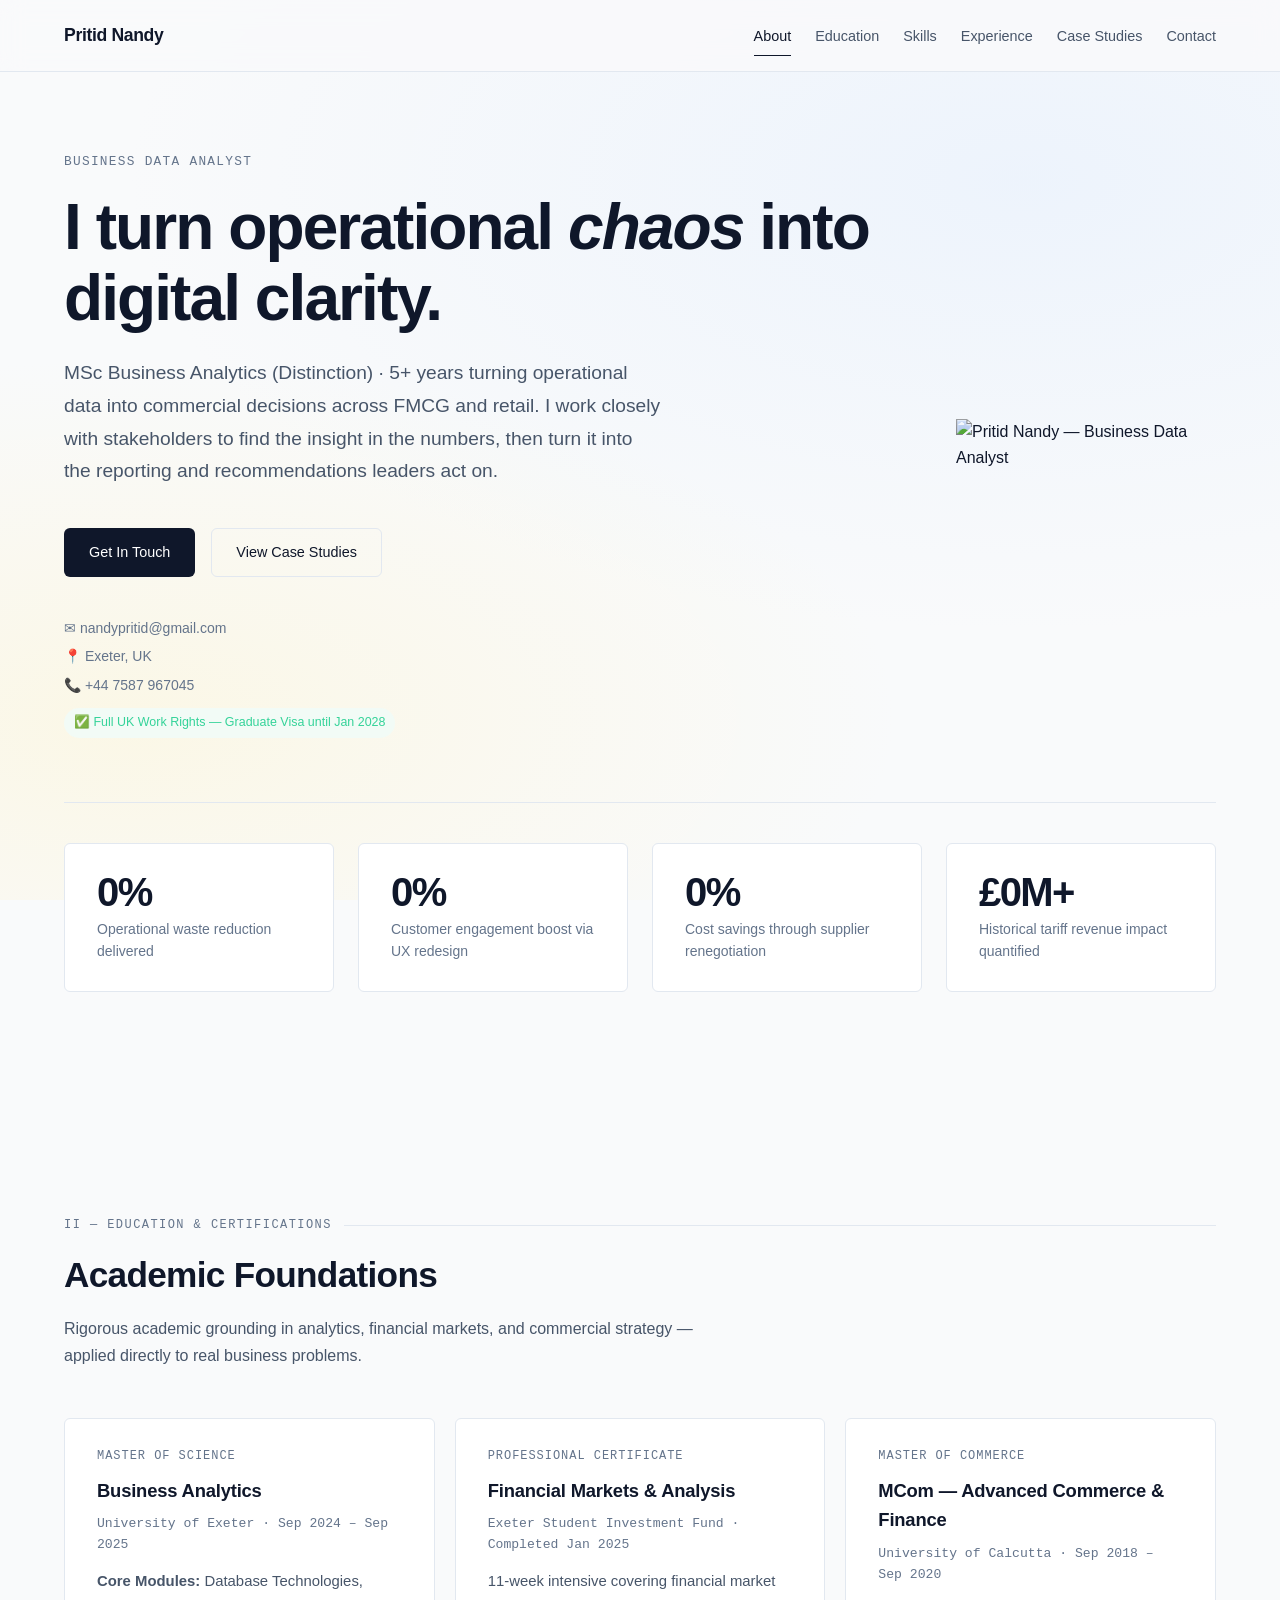
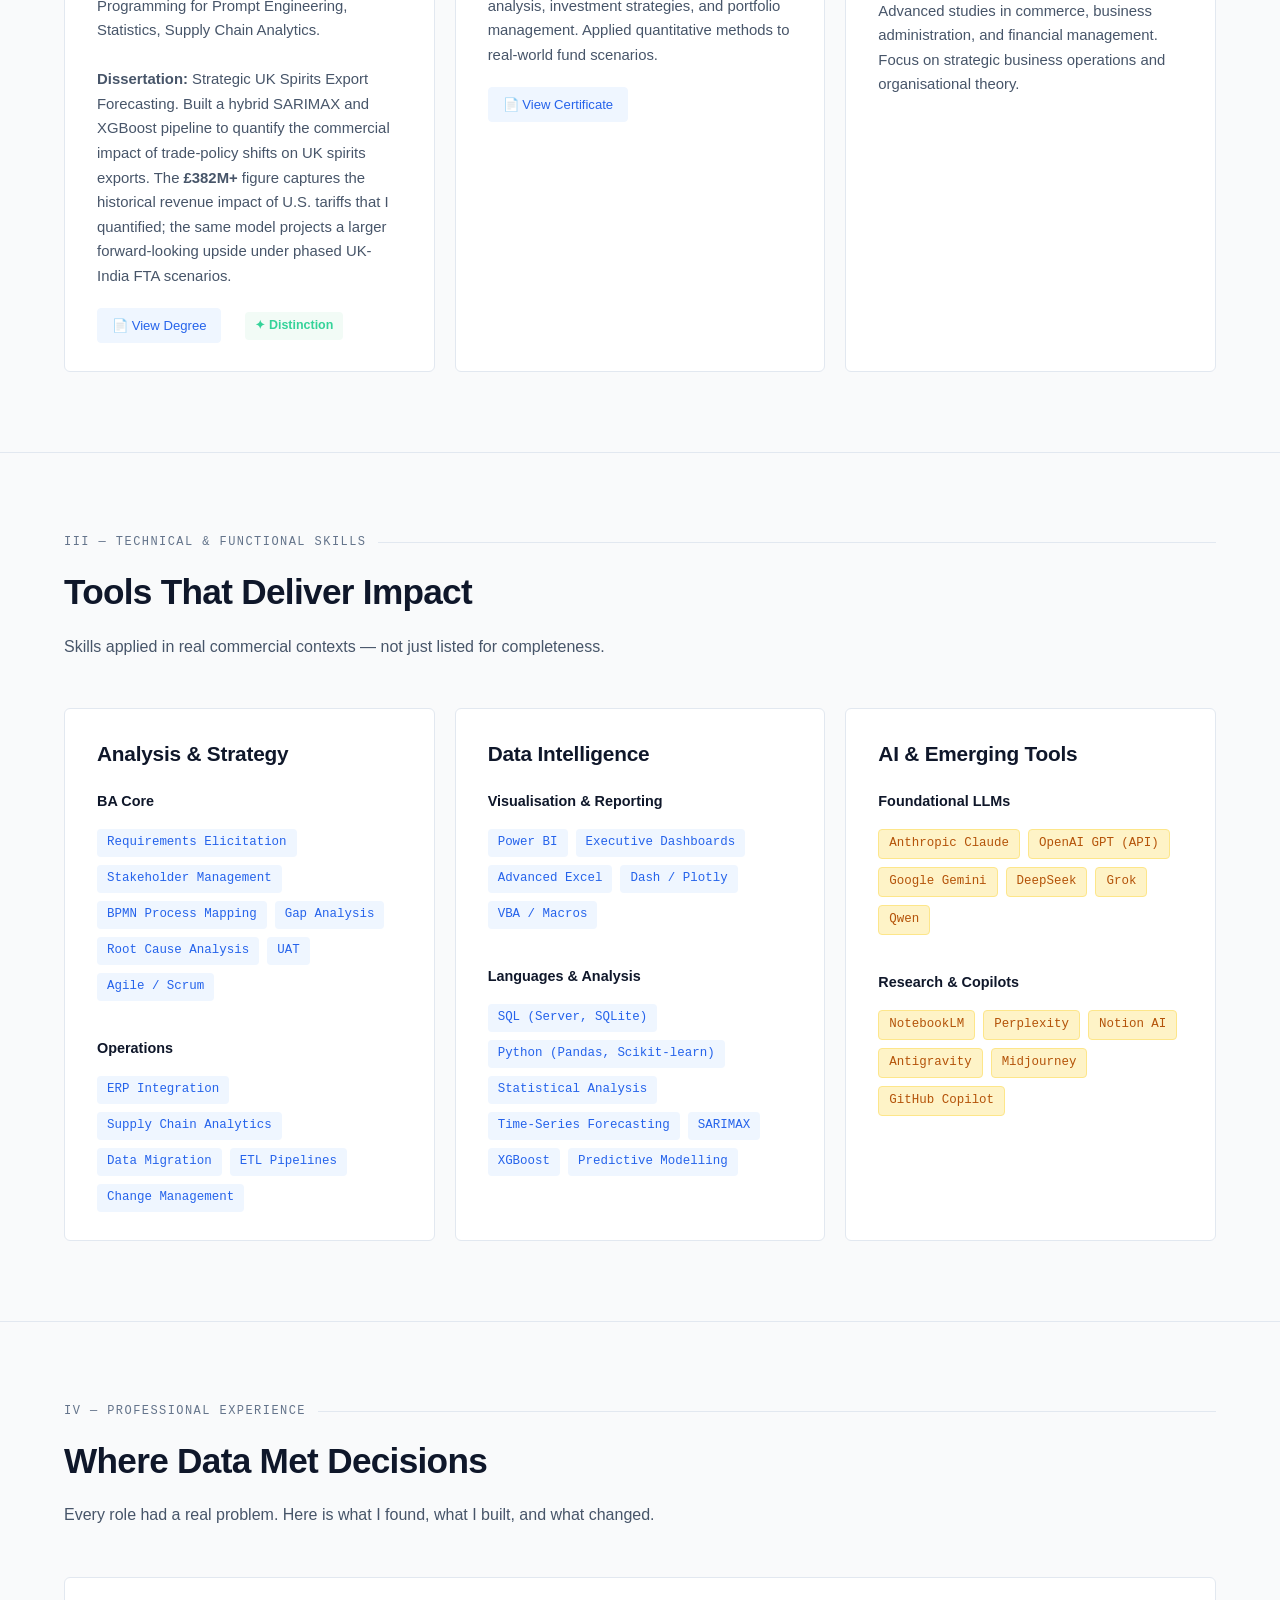
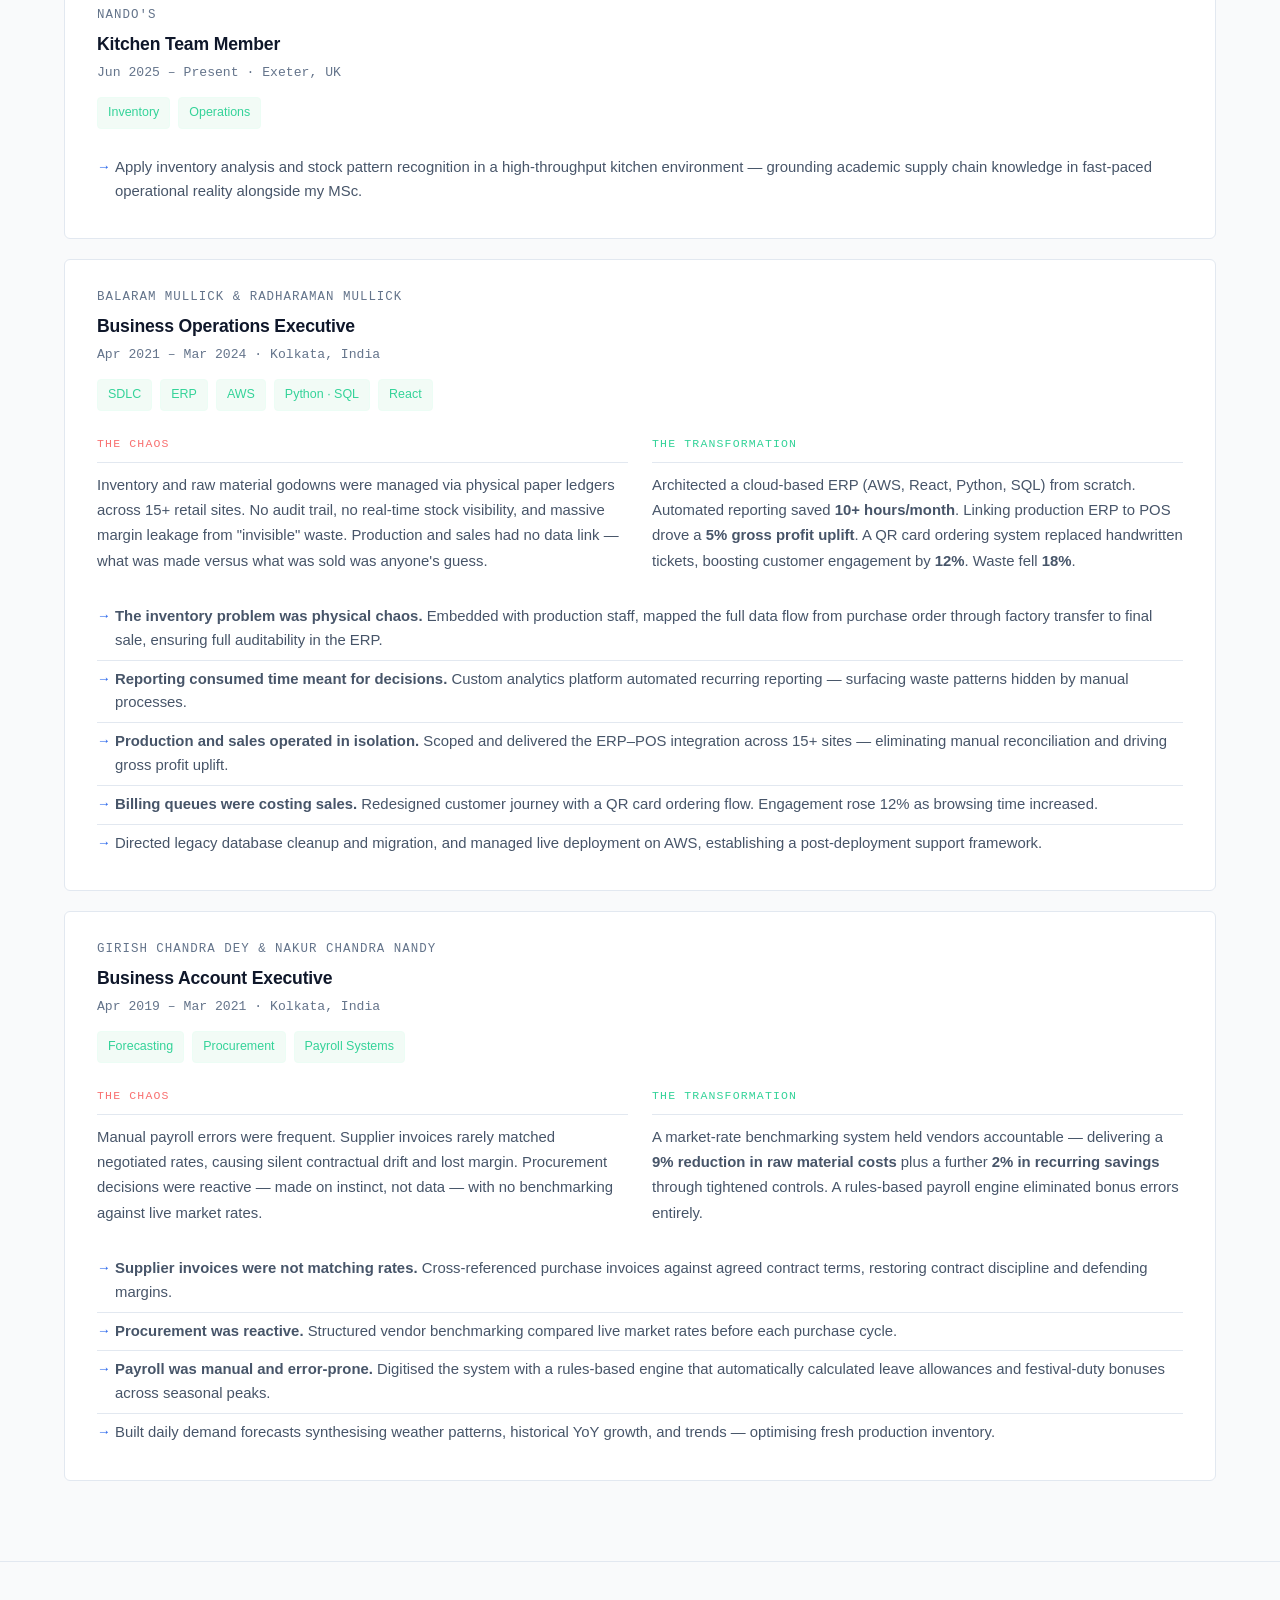
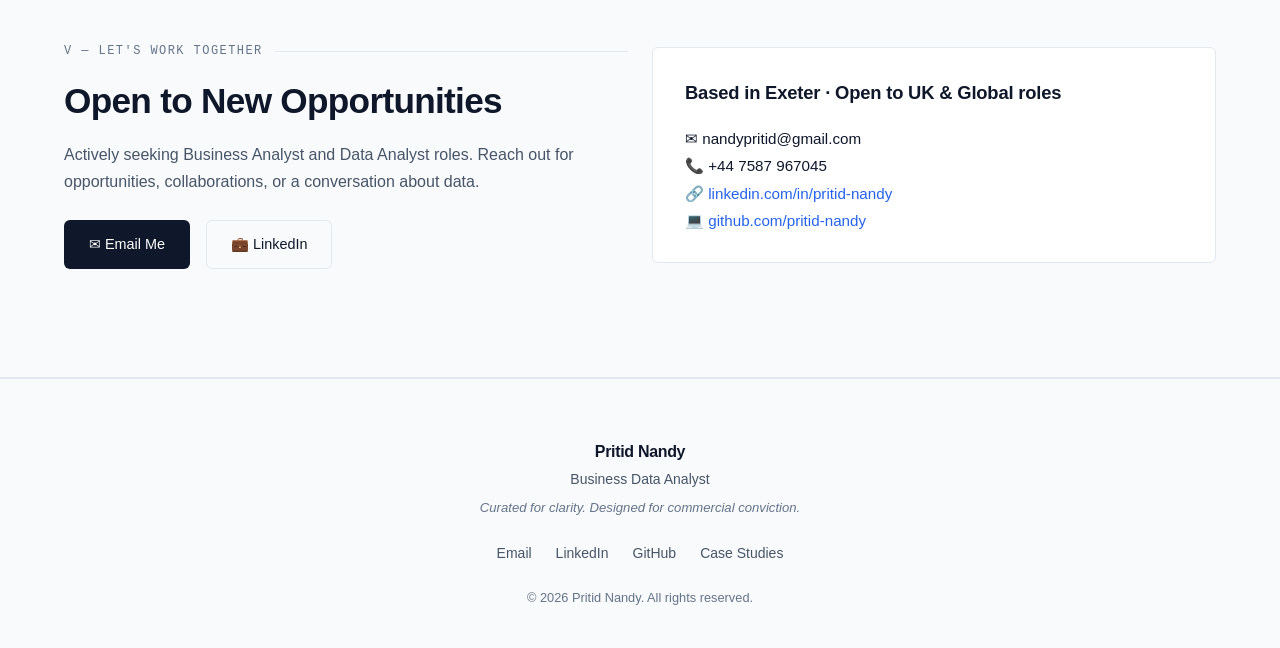
==== commit 6174c37c: "Revise content and data presentation in index.html Updated professional title and descriptions for c" ====
--- a/index.html
+++ b/index.html
@@ -8,6 +8,22 @@
   <link rel="preconnect" href="https://fonts.googleapis.com">
   <link href="https://fonts.googleapis.com/css2?family=Inter:wght@300;400;500;600;700&display=swap" rel="stylesheet">
   <link rel="stylesheet" href="css/style.css">
+  <!-- Google tag (gtag.js) -->
+  <script async src="https://www.googletagmanager.com/gtag/js?id=G-142JQXT3DC"></script>
+  <script>
+    window.dataLayer = window.dataLayer || [];
+    function gtag(){dataLayer.push(arguments);}
+    gtag('js', new Date());
+  
+    gtag('config', 'G-142JQXT3DC');
+  </script>
+  <script type="text/javascript">
+    (function(c,l,a,r,i,t,y){
+        c[a]=c[a]||function(){(c[a].q=c[a].q||[]).push(arguments)};
+        t=l.createElement(r);t.async=1;t.src="https://www.clarity.ms/tag/"+i;
+        y=l.getElementsByTagName(r)[0];y.parentNode.insertBefore(t,y);
+    })(window, document, "clarity", "script", "wmh1lsr7t4");
+  </script>
 </head>
 <body>
 
@@ -32,10 +48,10 @@
       <div class="hero-grid">
 
         <div>
-          <p class="hero-eyebrow">Business Analyst · Data Analyst</p>
+          <p class="hero-eyebrow">Business Data Analyst</p>
           <h1 class="hero-title">I turn operational <em>chaos</em> into digital clarity.</h1>
           <p class="hero-subtitle">
-            MSc Business Analytics (Distinction) · 5+ years bridging the gap between chaotic physical processes and high-performance data systems. I don't just analyse data — I build the systems that generate it.
+            MSc Business Analytics (Distinction) · 5+ years turning operational data into commercial decisions across FMCG and retail. I work closely with stakeholders to find the insight in the numbers, then turn it into the reporting and recommendations leaders act on.
           </p>
           <div class="hero-actions">
             <a href="#contact"          class="btn btn-primary">Get In Touch</a>
@@ -57,20 +73,20 @@
 
       <div class="stats-grid">
         <div class="stat-card">
-          <div class="stat-value">18%</div>
+          <div class="stat-value" data-target="18" data-suffix="%">0%</div>
           <div class="stat-label">Operational waste reduction delivered</div>
         </div>
         <div class="stat-card">
-          <div class="stat-value">12%</div>
+          <div class="stat-value" data-target="12" data-suffix="%">0%</div>
           <div class="stat-label">Customer engagement boost via UX redesign</div>
         </div>
         <div class="stat-card">
-          <div class="stat-value">9%</div>
+          <div class="stat-value" data-target="9" data-suffix="%">0%</div>
           <div class="stat-label">Cost savings through supplier renegotiation</div>
         </div>
         <div class="stat-card">
-          <div class="stat-value">£382M+</div>
-          <div class="stat-label">Revenue impact quantified analytically</div>
+          <div class="stat-value" data-target="382" data-prefix="£" data-suffix="M+">£0M+</div>
+          <div class="stat-label">Historical tariff revenue impact quantified</div>
         </div>
       </div>
     </div>
@@ -90,7 +106,7 @@
           <p class="card-date">University of Exeter · Sep 2024 – Sep 2025</p>
           <p class="card-text">
             <strong>Core Modules:</strong> Database Technologies, Programming for Prompt Engineering, Statistics, Supply Chain Analytics.<br><br>
-            <strong>Dissertation:</strong> Strategic UK Spirits Export Forecasting — quantified £382M+ revenue impact through SARIMAX &amp; XGBoost modelling.
+            <strong>Dissertation:</strong> Strategic UK Spirits Export Forecasting. Built a hybrid SARIMAX and XGBoost pipeline to quantify the commercial impact of trade-policy shifts on UK spirits exports. The <strong>£382M+</strong> figure captures the historical revenue impact of U.S. tariffs that I quantified; the same model projects a larger forward-looking upside under phased UK-India FTA scenarios.
           </p>
           <div style="display:flex; align-items:center; gap:12px; flex-wrap:wrap; margin-top:16px;">
             <a href="degree.pdf" target="_blank" class="view-doc-btn">📄 View Degree</a>
@@ -154,25 +170,25 @@
         <div class="card">
           <h3 class="card-title" style="margin-bottom: 20px; font-size: 1.3rem;">Data Intelligence</h3>
           <div class="skill-category">
-            <h4 class="skill-title">Languages &amp; Libraries</h4>
-            <div class="tag-list">
+            <h4 class="skill-title">Visualisation &amp; Reporting</h4>
+            <div class="tag-list">
+              <span class="tag tag-key">Power BI</span>
+              <span class="tag tag-key">Executive Dashboards</span>
+              <span class="tag">Advanced Excel</span>
+              <span class="tag">Dash / Plotly</span>
+              <span class="tag">VBA / Macros</span>
+            </div>
+          </div>
+          <div class="skill-category" style="margin-bottom: 0;">
+            <h4 class="skill-title">Languages &amp; Analysis</h4>
+            <div class="tag-list">
+              <span class="tag">SQL (Server, SQLite)</span>
               <span class="tag">Python (Pandas, Scikit-learn)</span>
-              <span class="tag">SQL (Server, SQLite)</span>
+              <span class="tag">Statistical Analysis</span>
+              <span class="tag">Time-Series Forecasting</span>
               <span class="tag">SARIMAX</span>
               <span class="tag">XGBoost</span>
               <span class="tag">Predictive Modelling</span>
-              <span class="tag">Time-Series Forecasting</span>
-              <span class="tag">Statistical Analysis</span>
-            </div>
-          </div>
-          <div class="skill-category" style="margin-bottom: 0;">
-            <h4 class="skill-title">Visualisation</h4>
-            <div class="tag-list">
-              <span class="tag">Power BI</span>
-              <span class="tag">Dash / Plotly</span>
-              <span class="tag">Advanced Excel</span>
-              <span class="tag">VBA / Macros</span>
-              <span class="tag">Executive Dashboards</span>
             </div>
           </div>
         </div>
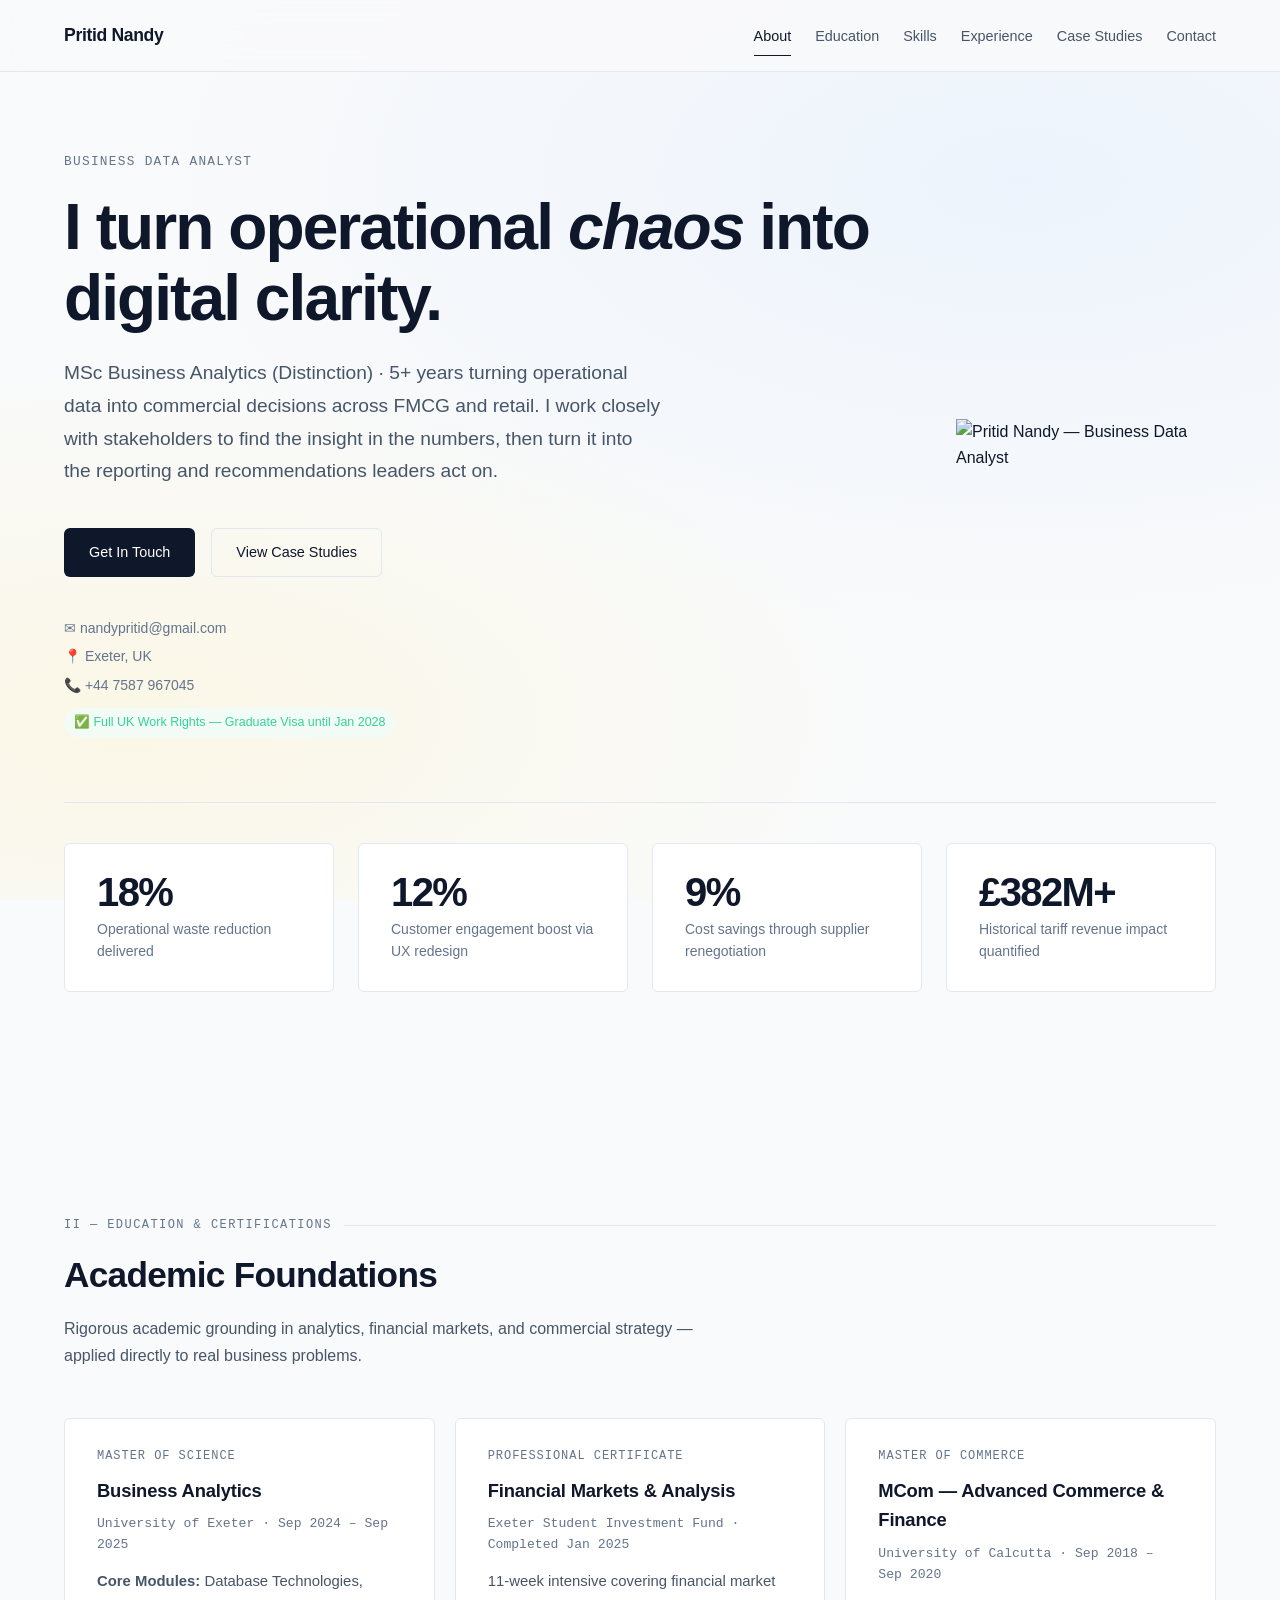
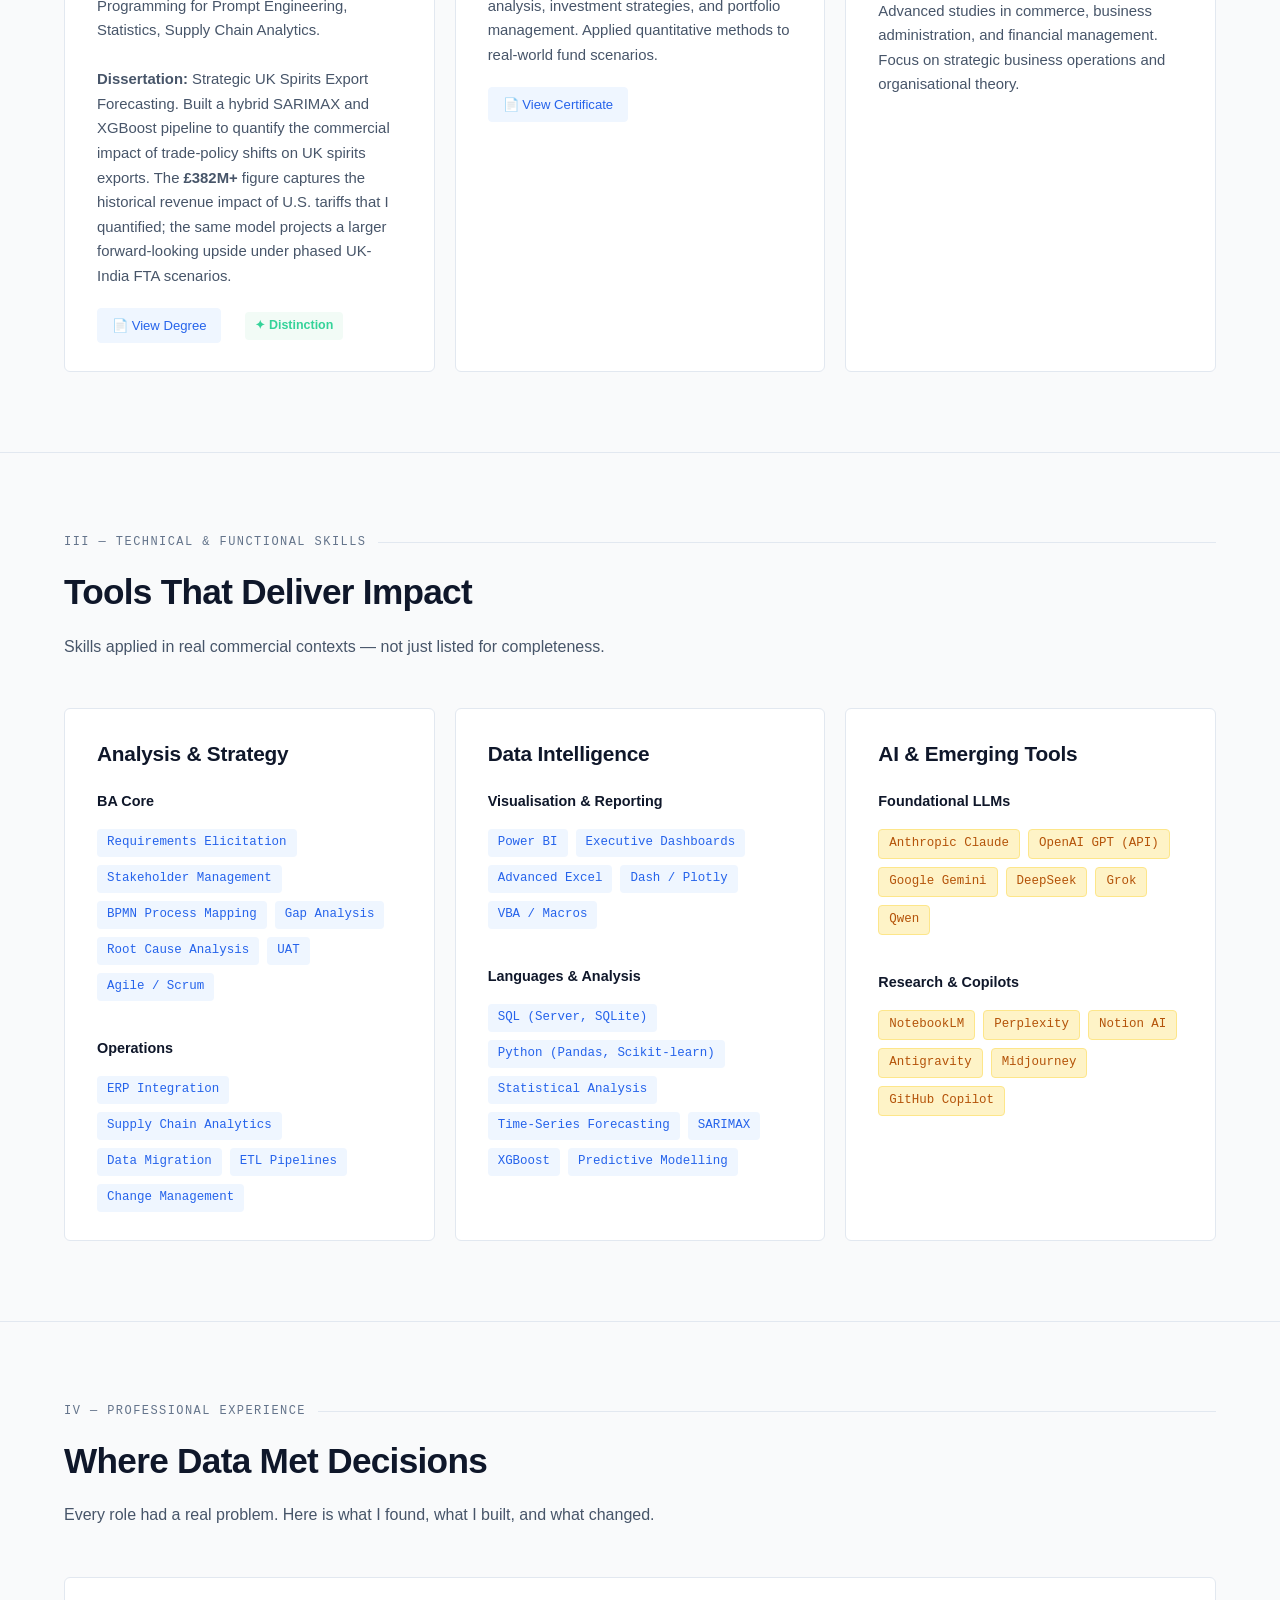
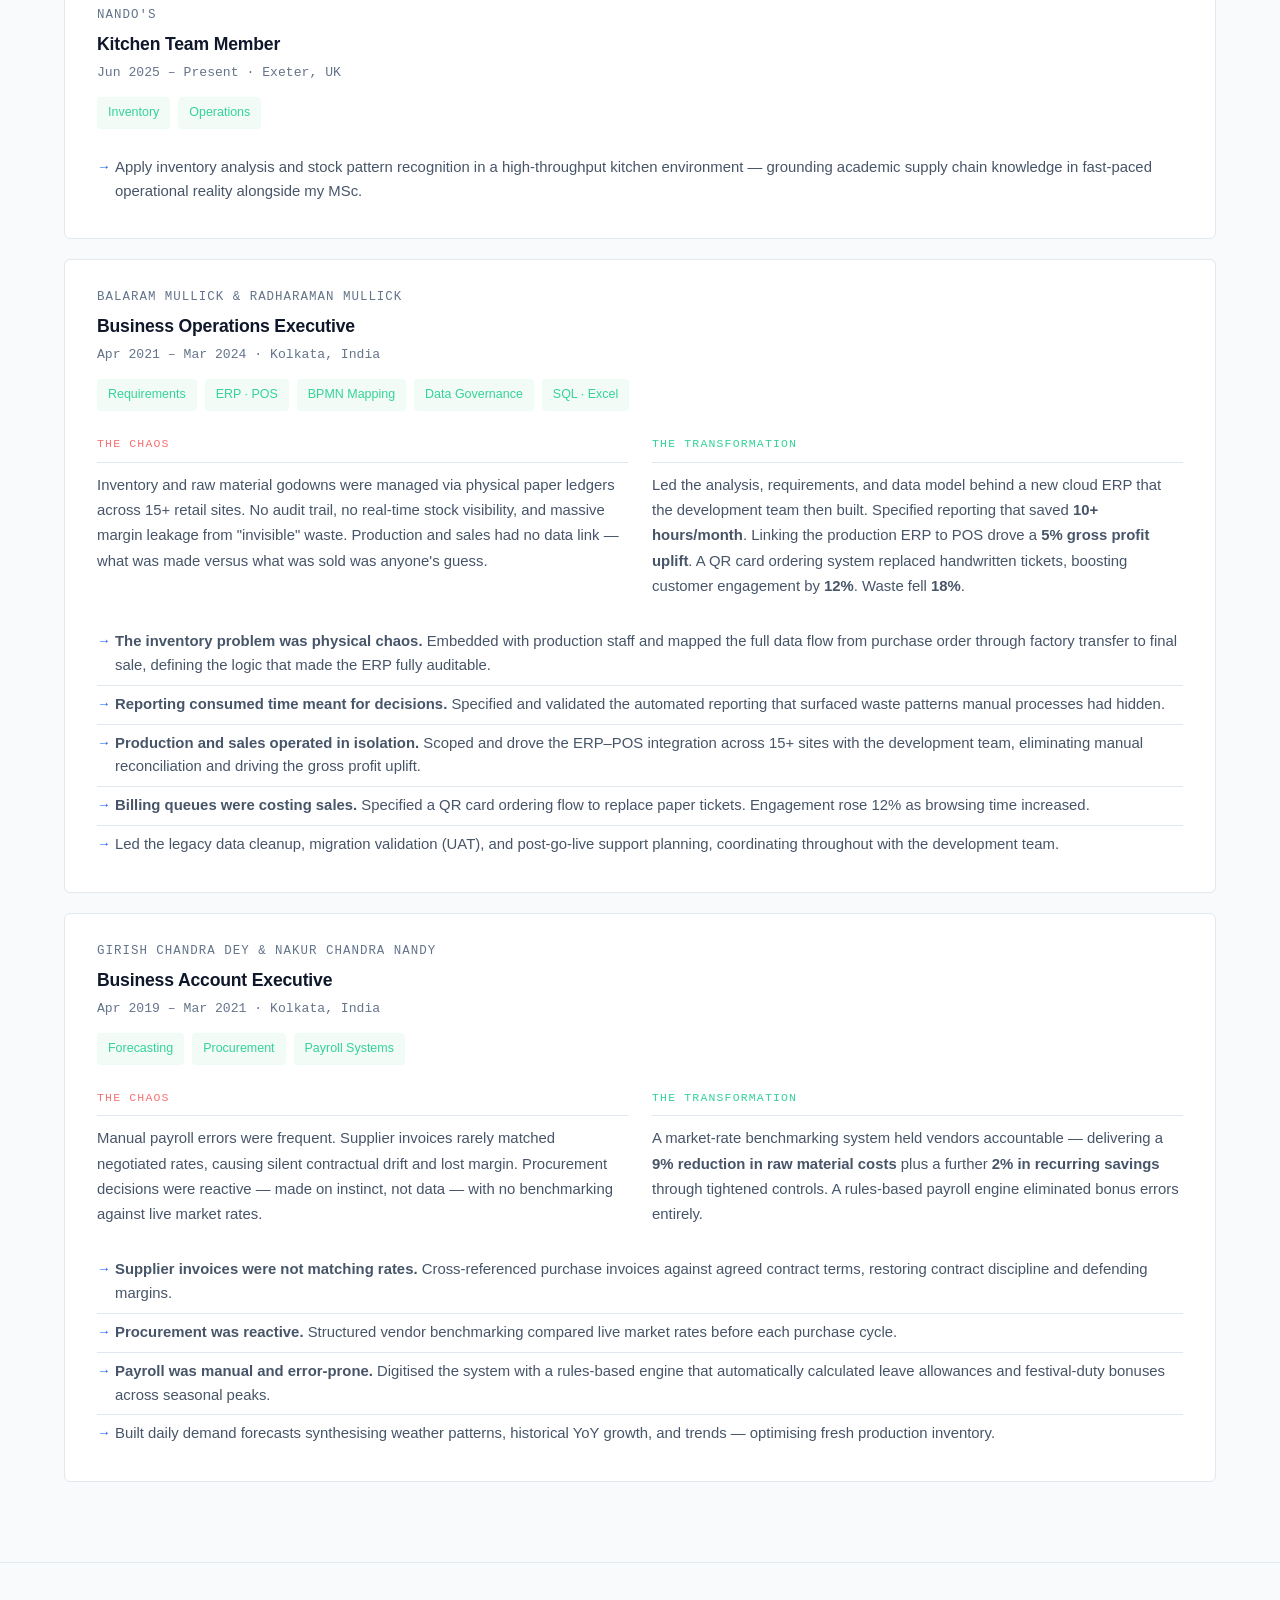
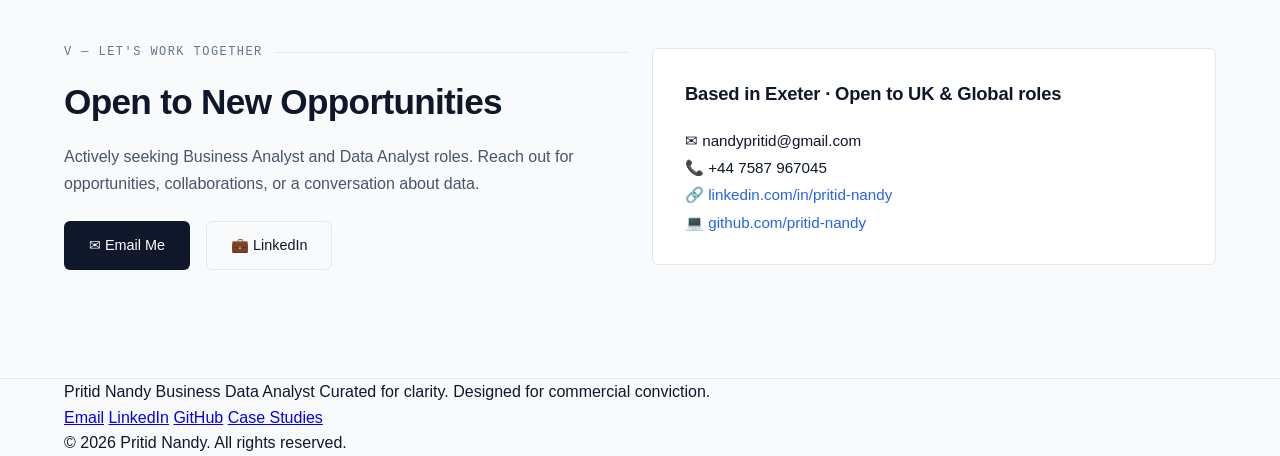
==== commit e3ec308b: "Revise timeline content for cloud ERP project Updated the content to better reflect the analysis, re" ====
--- a/index.html
+++ b/index.html
@@ -252,11 +252,11 @@
           <div class="timeline-role">Business Operations Executive</div>
           <div class="timeline-period">Apr 2021 – Mar 2024 · Kolkata, India</div>
           <div class="tag-list" style="margin-bottom: 24px; margin-top: 0;">
-            <span class="badge" style="margin-top:0; border: 1px solid #ECFDF5;">SDLC</span>
-            <span class="badge" style="margin-top:0; border: 1px solid #ECFDF5;">ERP</span>
-            <span class="badge" style="margin-top:0; border: 1px solid #ECFDF5;">AWS</span>
-            <span class="badge" style="margin-top:0; border: 1px solid #ECFDF5;">Python · SQL</span>
-            <span class="badge" style="margin-top:0; border: 1px solid #ECFDF5;">React</span>
+            <span class="badge" style="margin-top:0; border: 1px solid #ECFDF5;">Requirements</span>
+            <span class="badge" style="margin-top:0; border: 1px solid #ECFDF5;">ERP · POS</span>
+            <span class="badge" style="margin-top:0; border: 1px solid #ECFDF5;">BPMN Mapping</span>
+            <span class="badge" style="margin-top:0; border: 1px solid #ECFDF5;">Data Governance</span>
+            <span class="badge" style="margin-top:0; border: 1px solid #ECFDF5;">SQL · Excel</span>
           </div>
           
           <div class="detail-grid" style="margin-bottom: 24px;">
@@ -266,16 +266,16 @@
             </div>
             <div class="detail-block">
               <h4 style="color:#34D399;">The Transformation</h4>
-              <p>Architected a cloud-based ERP (AWS, React, Python, SQL) from scratch. Automated reporting saved <strong>10+ hours/month</strong>. Linking production ERP to POS drove a <strong>5% gross profit uplift</strong>. A QR card ordering system replaced handwritten tickets, boosting customer engagement by <strong>12%</strong>. Waste fell <strong>18%</strong>.</p>
+              <p>Led the analysis, requirements, and data model behind a new cloud ERP that the development team then built. Specified reporting that saved <strong>10+ hours/month</strong>. Linking the production ERP to POS drove a <strong>5% gross profit uplift</strong>. A QR card ordering system replaced handwritten tickets, boosting customer engagement by <strong>12%</strong>. Waste fell <strong>18%</strong>.</p>
             </div>
           </div>
 
           <ul class="timeline-list">
-            <li><strong>The inventory problem was physical chaos.</strong> Embedded with production staff, mapped the full data flow from purchase order through factory transfer to final sale, ensuring full auditability in the ERP.</li>
-            <li><strong>Reporting consumed time meant for decisions.</strong> Custom analytics platform automated recurring reporting — surfacing waste patterns hidden by manual processes.</li>
-            <li><strong>Production and sales operated in isolation.</strong> Scoped and delivered the ERP–POS integration across 15+ sites — eliminating manual reconciliation and driving gross profit uplift.</li>
-            <li><strong>Billing queues were costing sales.</strong> Redesigned customer journey with a QR card ordering flow. Engagement rose 12% as browsing time increased.</li>
-            <li>Directed legacy database cleanup and migration, and managed live deployment on AWS, establishing a post-deployment support framework.</li>
+            <li><strong>The inventory problem was physical chaos.</strong> Embedded with production staff and mapped the full data flow from purchase order through factory transfer to final sale, defining the logic that made the ERP fully auditable.</li>
+            <li><strong>Reporting consumed time meant for decisions.</strong> Specified and validated the automated reporting that surfaced waste patterns manual processes had hidden.</li>
+            <li><strong>Production and sales operated in isolation.</strong> Scoped and drove the ERP–POS integration across 15+ sites with the development team, eliminating manual reconciliation and driving the gross profit uplift.</li>
+            <li><strong>Billing queues were costing sales.</strong> Specified a QR card ordering flow to replace paper tickets. Engagement rose 12% as browsing time increased.</li>
+            <li>Led the legacy data cleanup, migration validation (UAT), and post-go-live support planning, coordinating throughout with the development team.</li>
           </ul>
         </div>
 
--- a/css/style.css
+++ b/css/style.css
@@ -685,58 +685,4 @@
   color: var(--text-primary);
   margin-bottom: 4px;
 }
-.image-caption span { font-size: 0.78rem; color: var(--text-muted); font-style: italic; line-height: 1.5; }
-
-/* ── Footer ── */
-.footer {
-  padding: 60px 0 40px;
-  border-top: 1px solid var(--border);
-  text-align: center;
-  color: var(--text-muted);
-  font-size: 0.9rem;
-}
-.footer-name {
-  font-size: 1rem;
-  font-weight: 600;
-  color: var(--text-primary);
-  display: block;
-  margin-bottom: 4px;
-  letter-spacing: -0.02em;
-}
-.footer-role {
-  display: block;
-  margin-bottom: 6px;
-  font-size: 0.875rem;
-  color: var(--text-secondary);
-}
-.footer-tagline {
-  display: block;
-  margin-bottom: 24px;
-  font-size: 0.82rem;
-  color: var(--text-muted);
-  font-style: italic;
-}
-.footer-links { display: flex; justify-content: center; gap: 24px; margin-bottom: 24px; }
-.footer-links a {
-  color: var(--text-secondary);
-  text-decoration: none;
-  font-size: 0.875rem;
-  font-weight: 500;
-  transition: color 0.25s;
-}
-.footer-links a:hover { color: var(--text-primary); }
-.footer-copy { font-size: 0.8rem; color: var(--text-muted); }
-
-/* ── Responsive ── */
-@media (max-width: 768px) {
-  .hero-grid { grid-template-columns: 1fr; gap: 40px; }
-  .hero-photo { max-width: 260px; }
-  .hero { padding-top: 100px; min-height: auto; }
-  .nav-links { display: none; }
-  .case-card-summary { grid-template-columns: 1fr; gap: 20px; padding: 24px 20px 16px; }
-  .card-detail { padding: 20px; }
-  .detail-grid { grid-template-columns: 1fr; }
-  .stats-grid { grid-template-columns: 1fr; gap: 16px; margin: 40px 0; padding-top: 32px; }
-  .stat-card { padding: 20px 24px; }
-  .footer-links { flex-wrap: wrap; gap: 16px; }
-}
+.image-caption span { font-size: 0.78rem; color: var(--text-muted); font-style: italic; line-height: 1.5
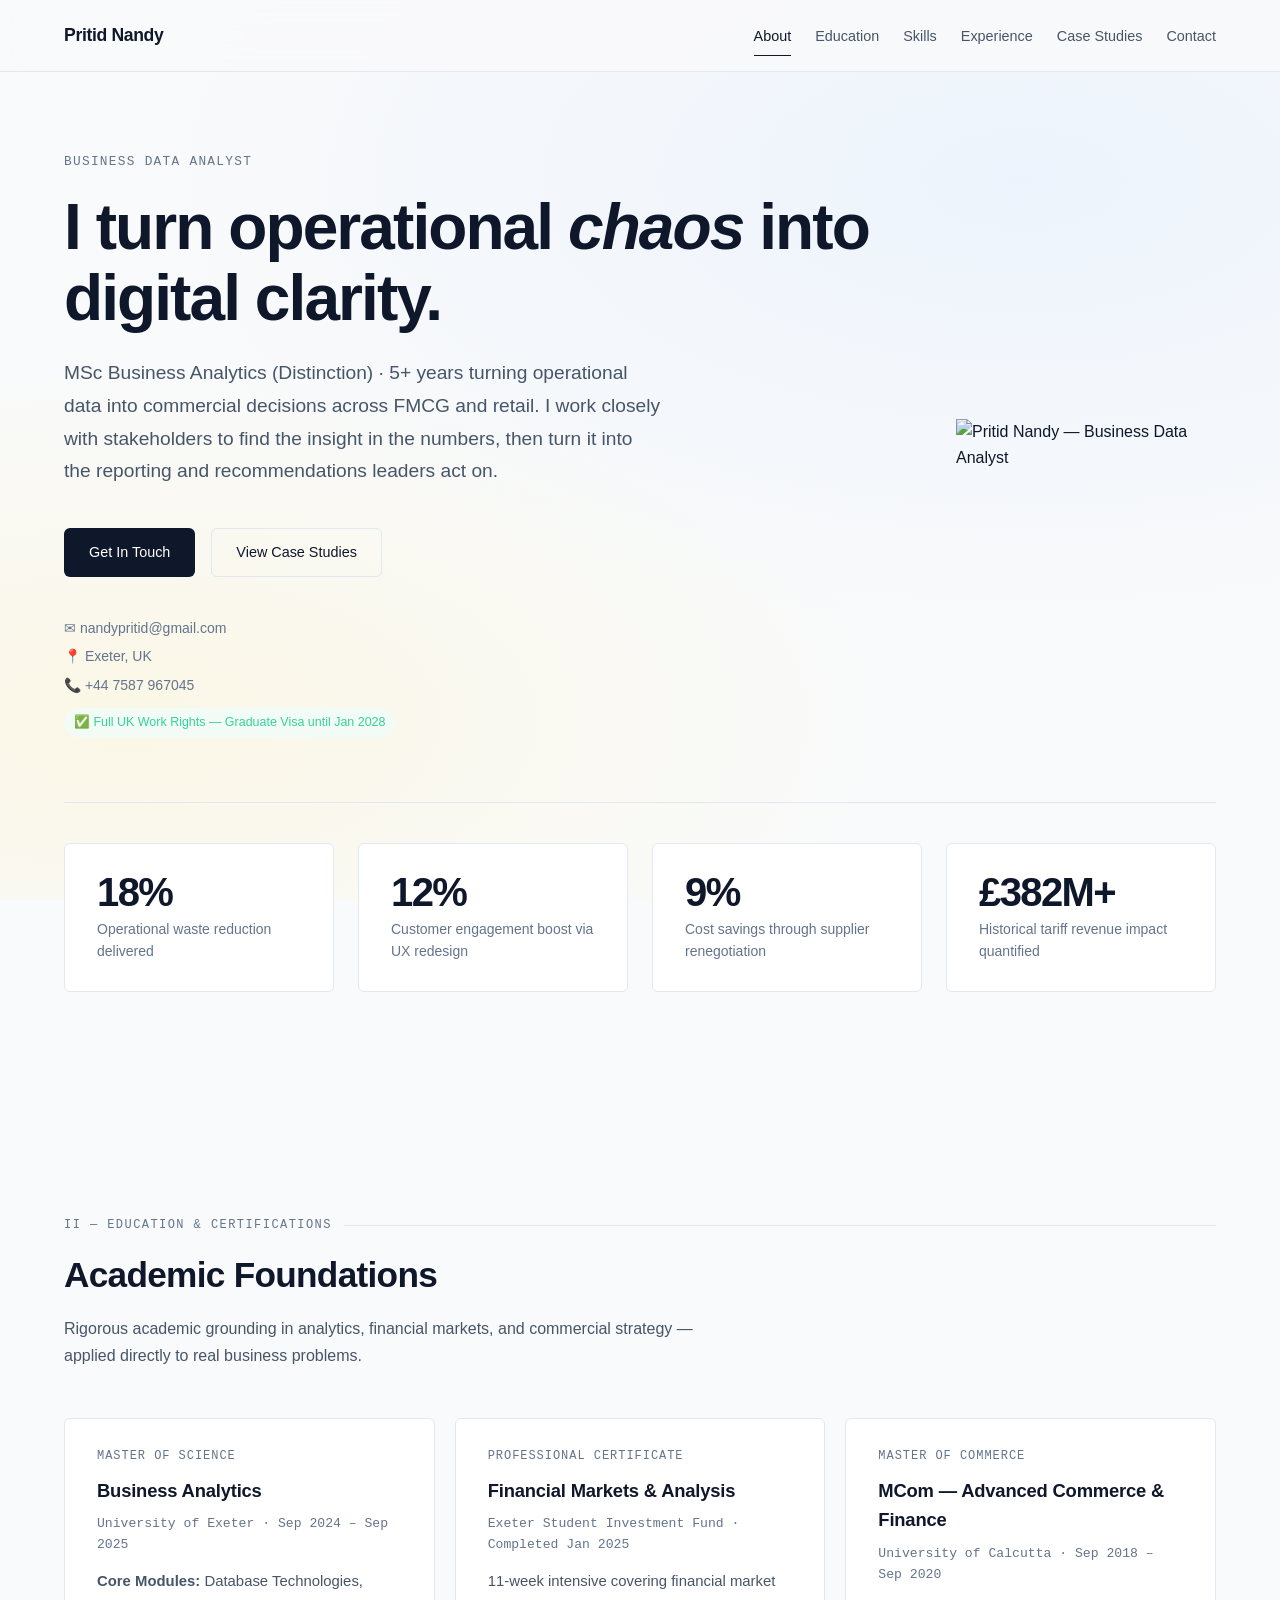
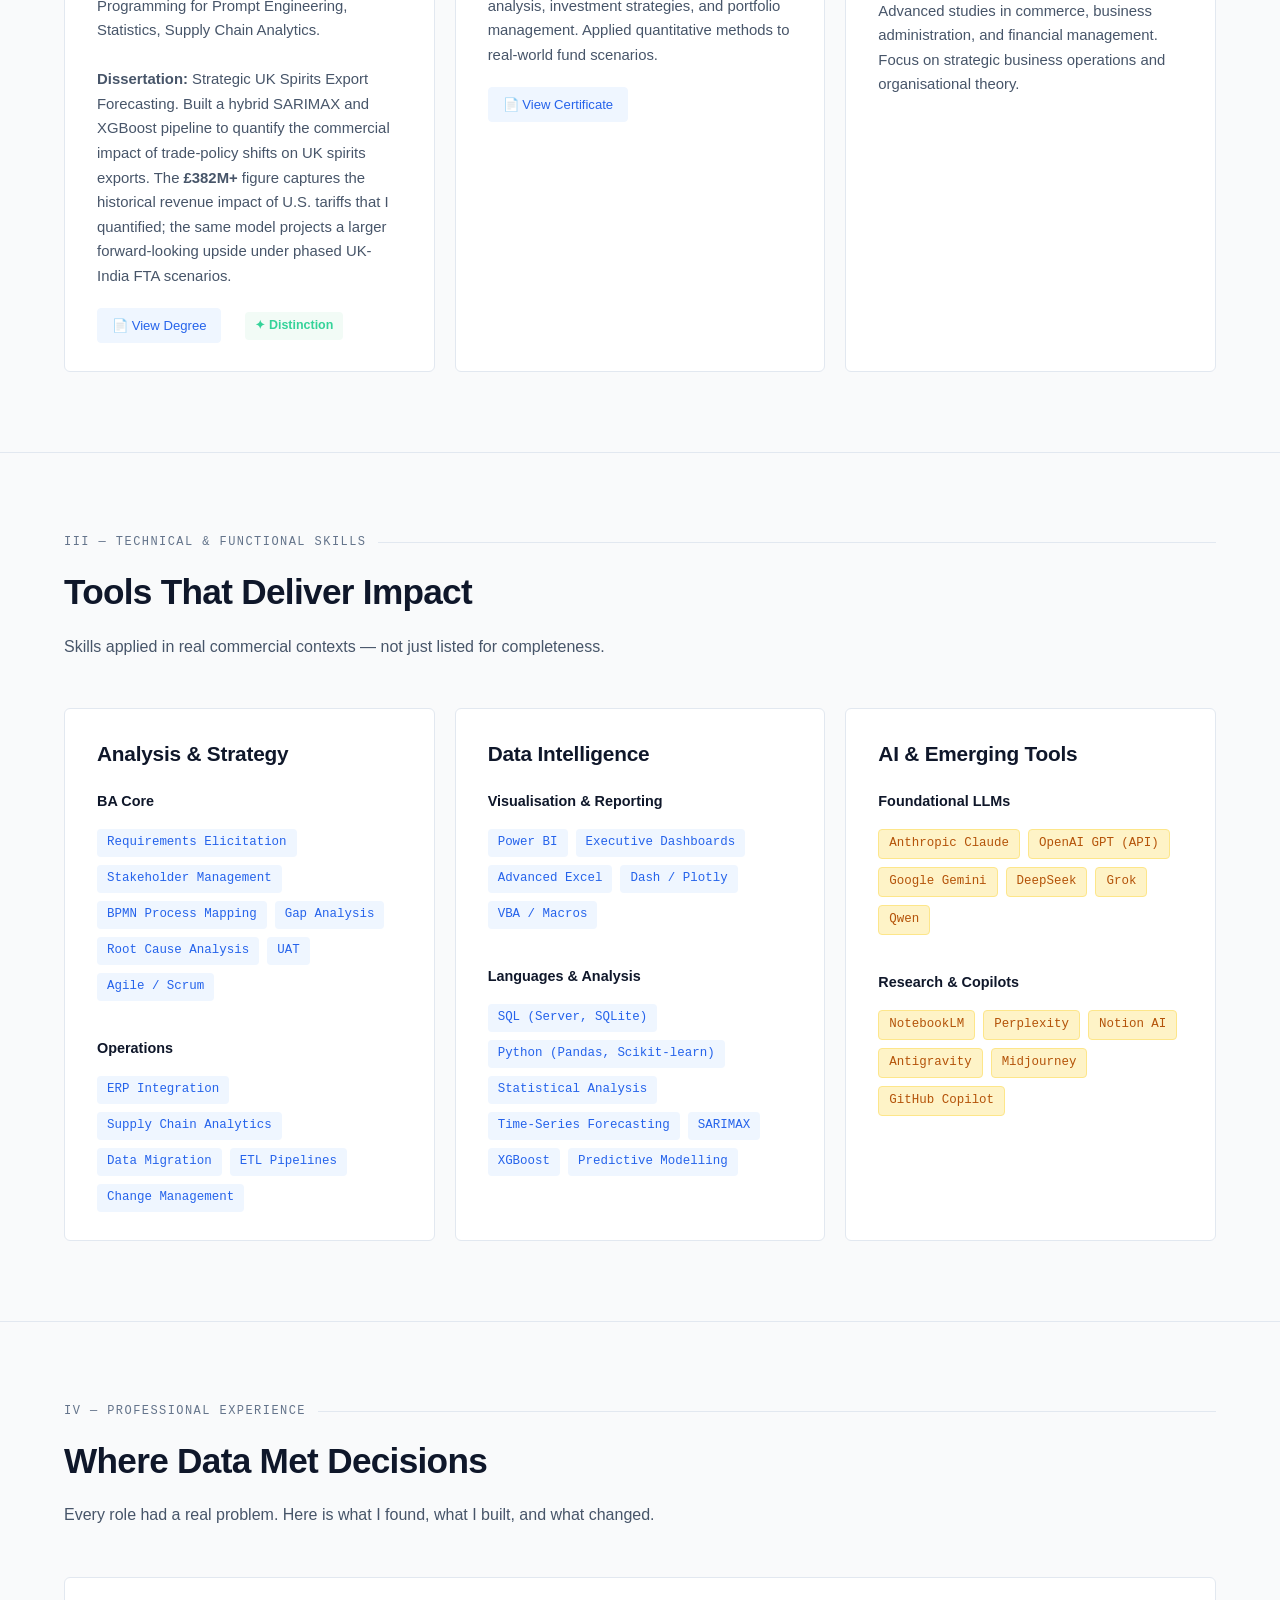
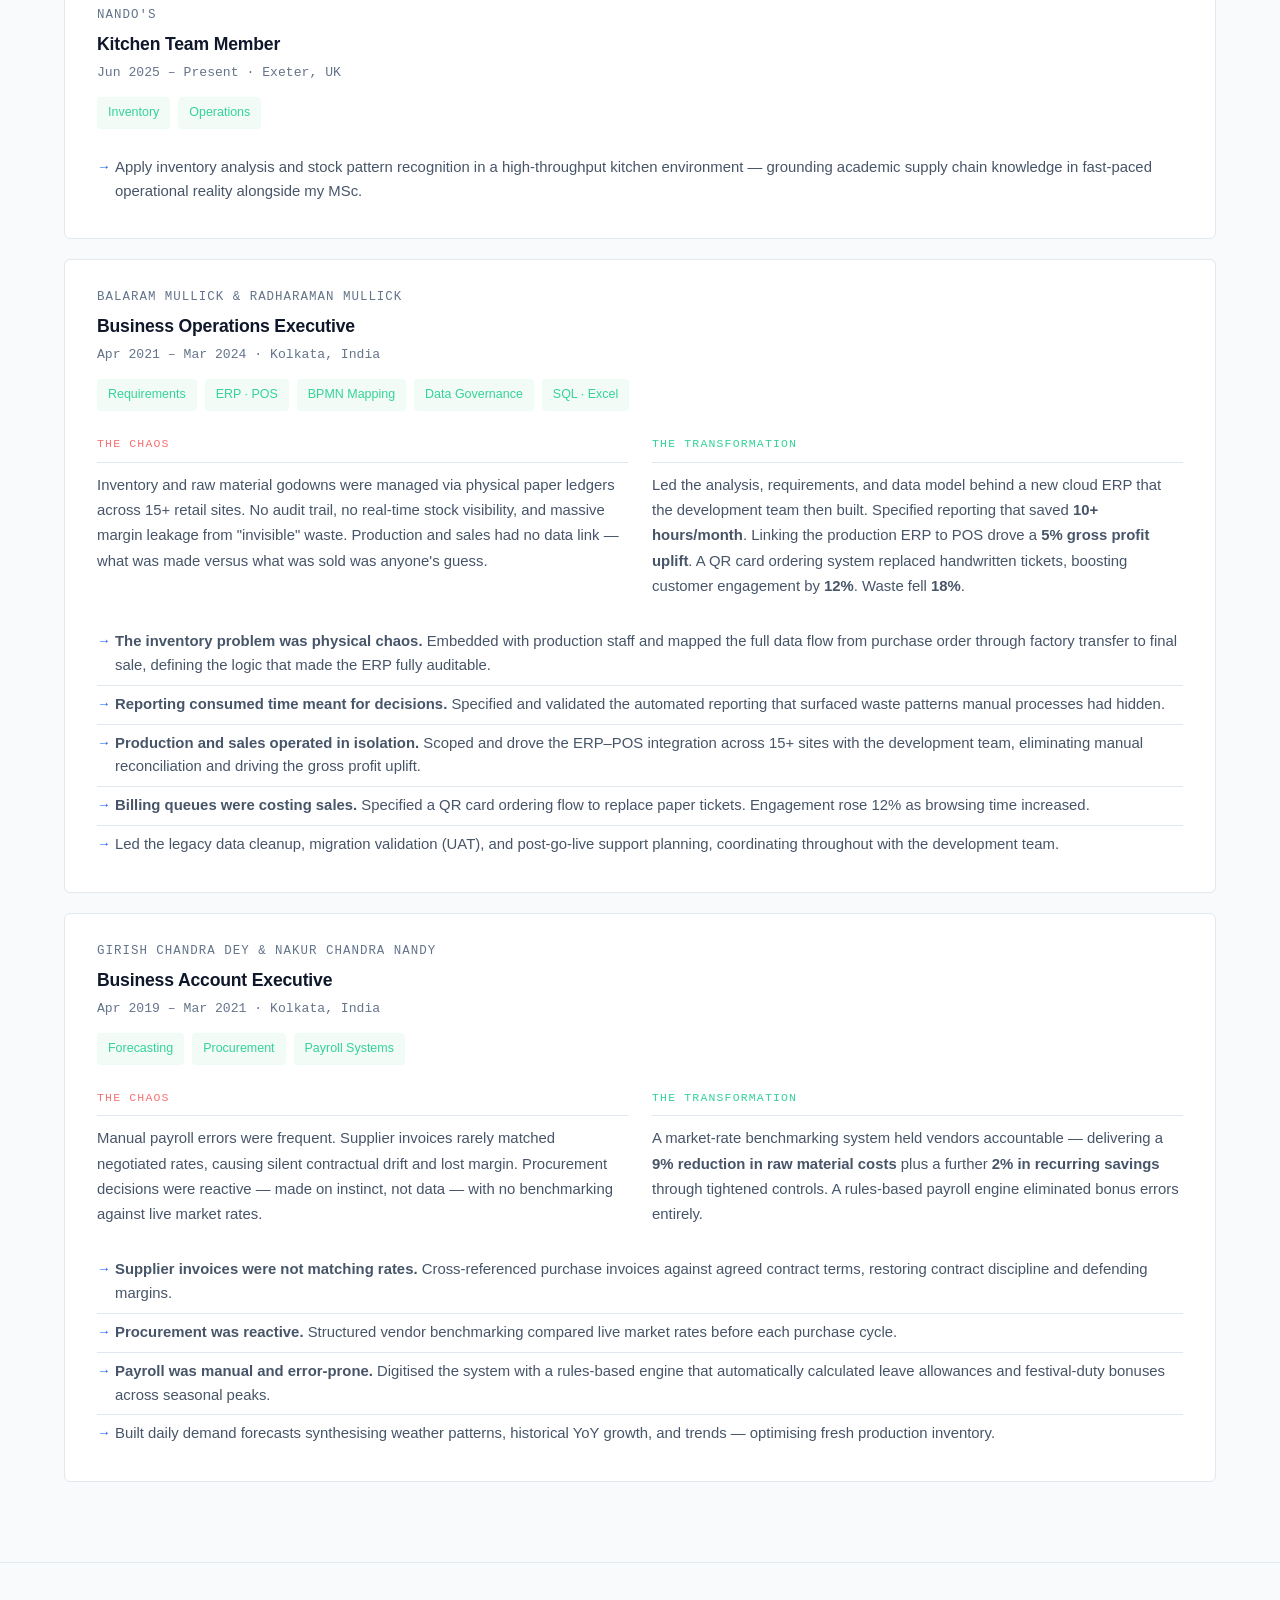
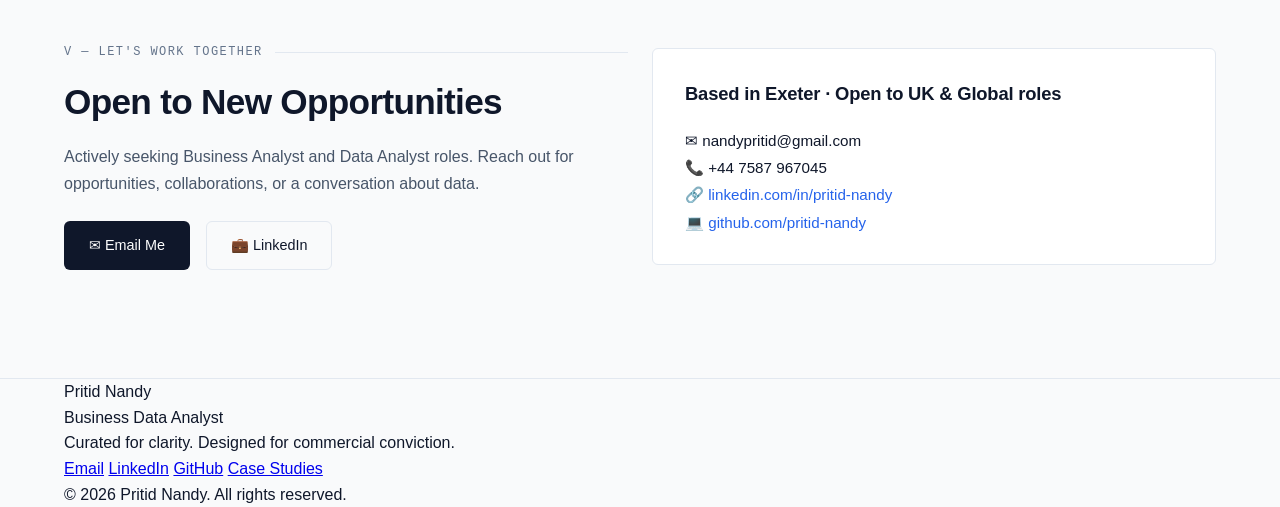
==== commit 766ac5c4: "Change footer spans to divs for consistency" ====
--- a/index.html
+++ b/index.html
@@ -340,9 +340,11 @@
   <!-- ── FOOTER ── -->
   <footer class="footer">
     <div class="container">
-      <span class="footer-name">Pritid Nandy</span>
-      <span class="footer-role">Business Data Analyst</span>
-      <span class="footer-tagline">Curated for clarity. Designed for commercial conviction.</span>
+      <div class="footer-identity">
+        <div class="footer-name">Pritid Nandy</div>
+        <div class="footer-role">Business Data Analyst</div>
+        <div class="footer-tagline">Curated for clarity. Designed for commercial conviction.</div>
+      </div>
       <div class="footer-links">
         <a href="mailto:nandypritid@gmail.com">Email</a>
         <a href="https://linkedin.com/in/pritid-nandy" target="_blank">LinkedIn</a>
